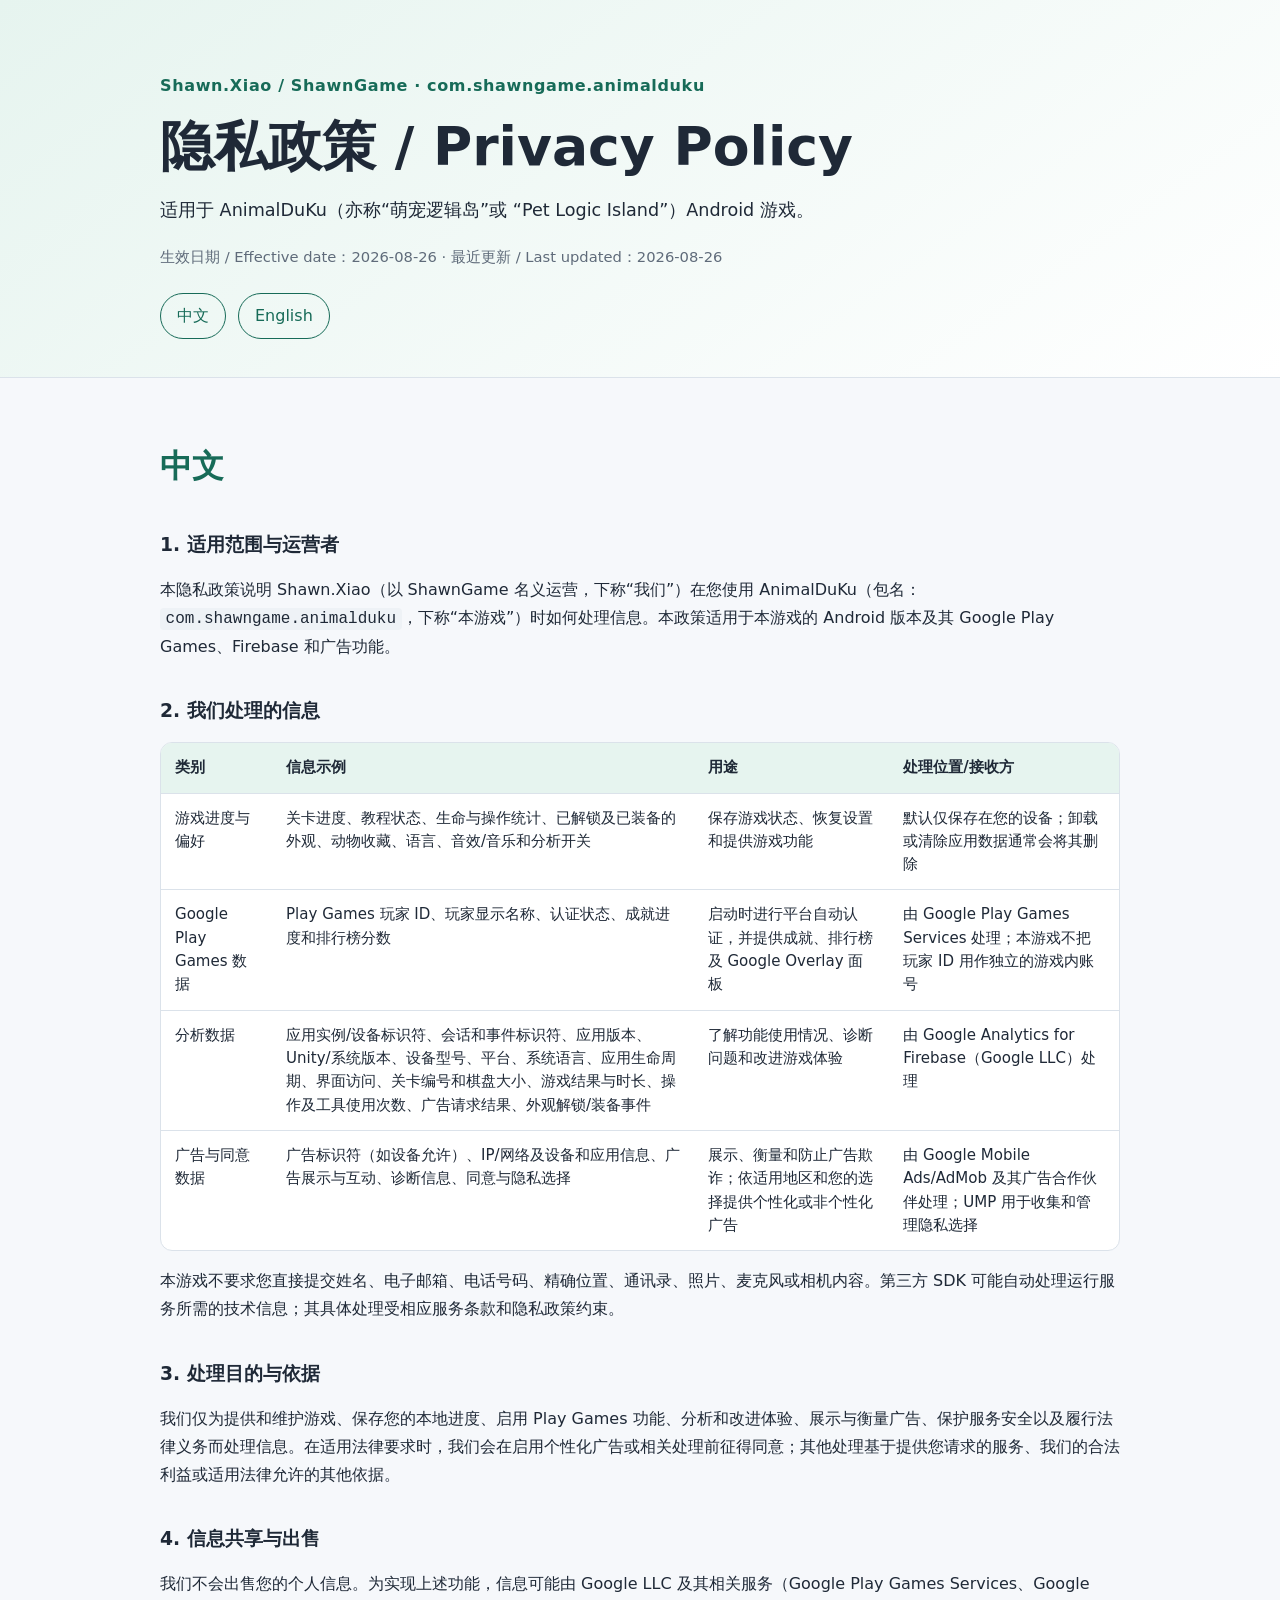
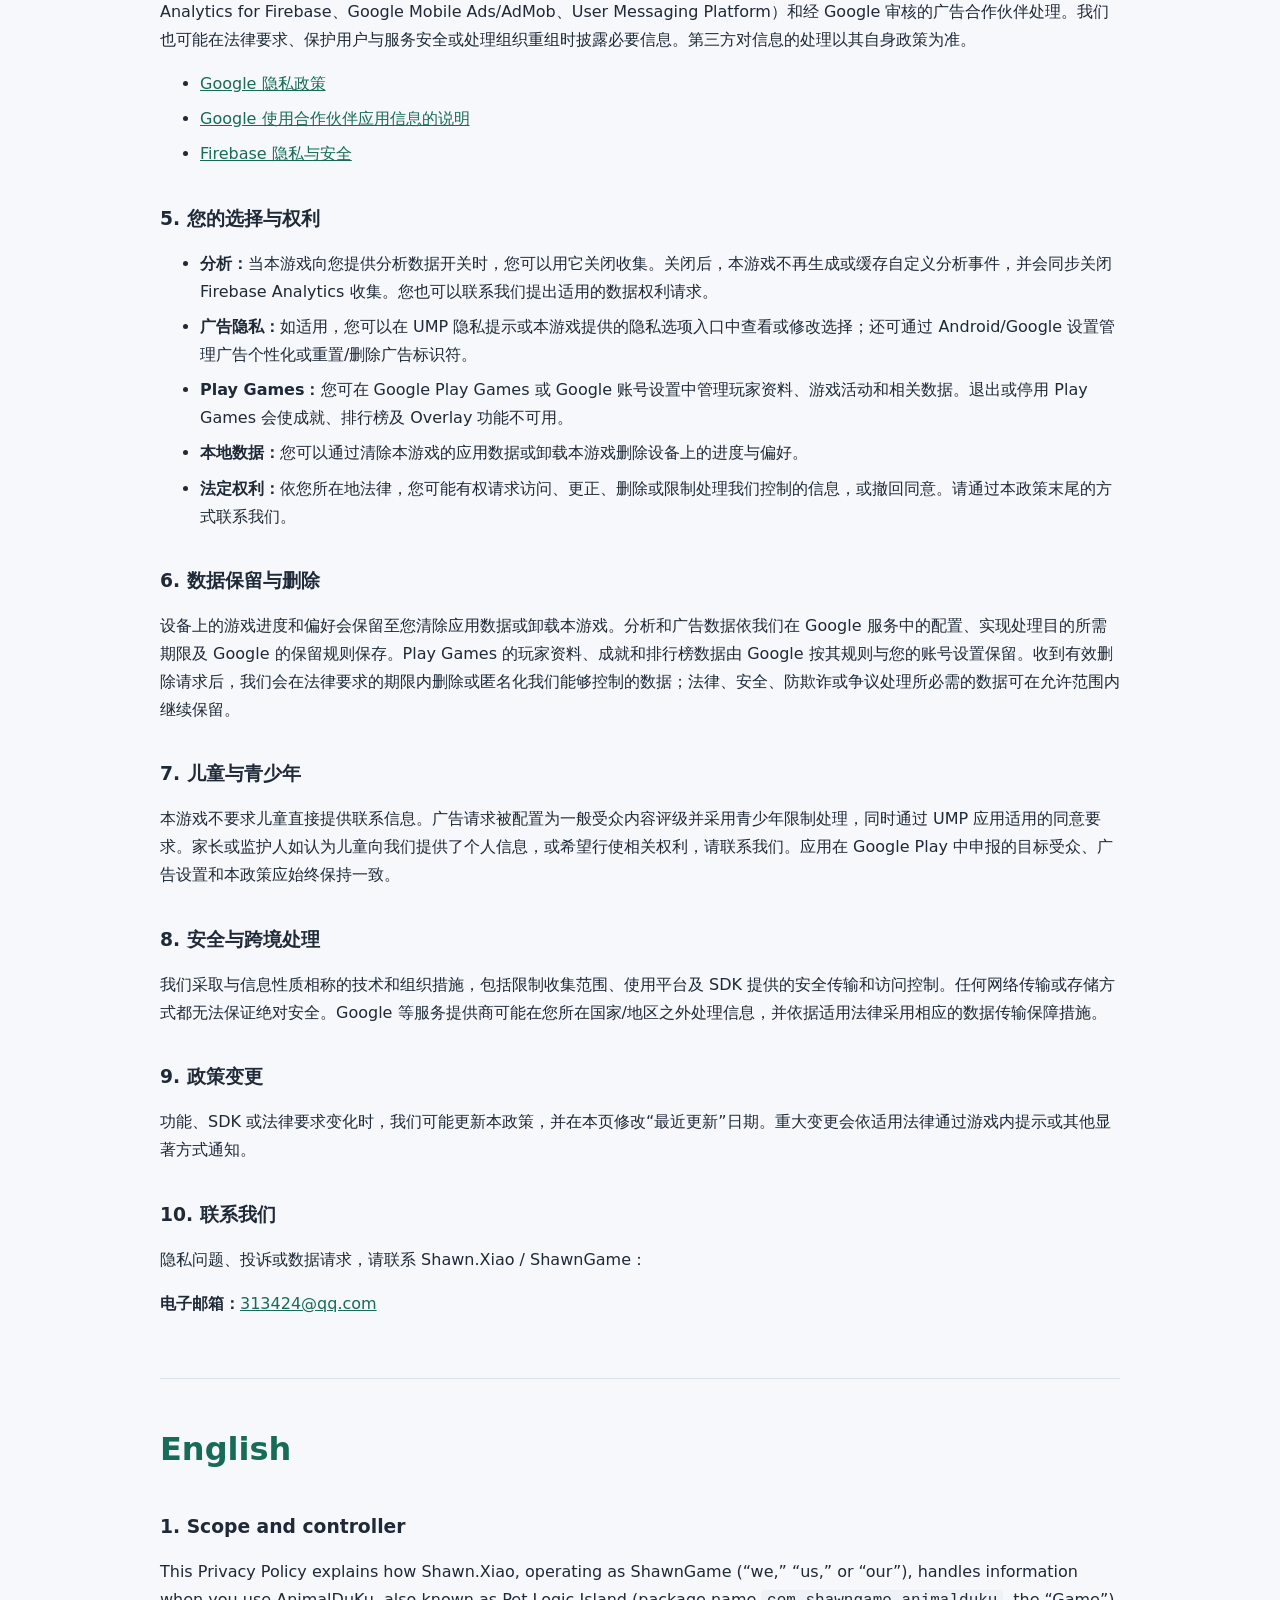
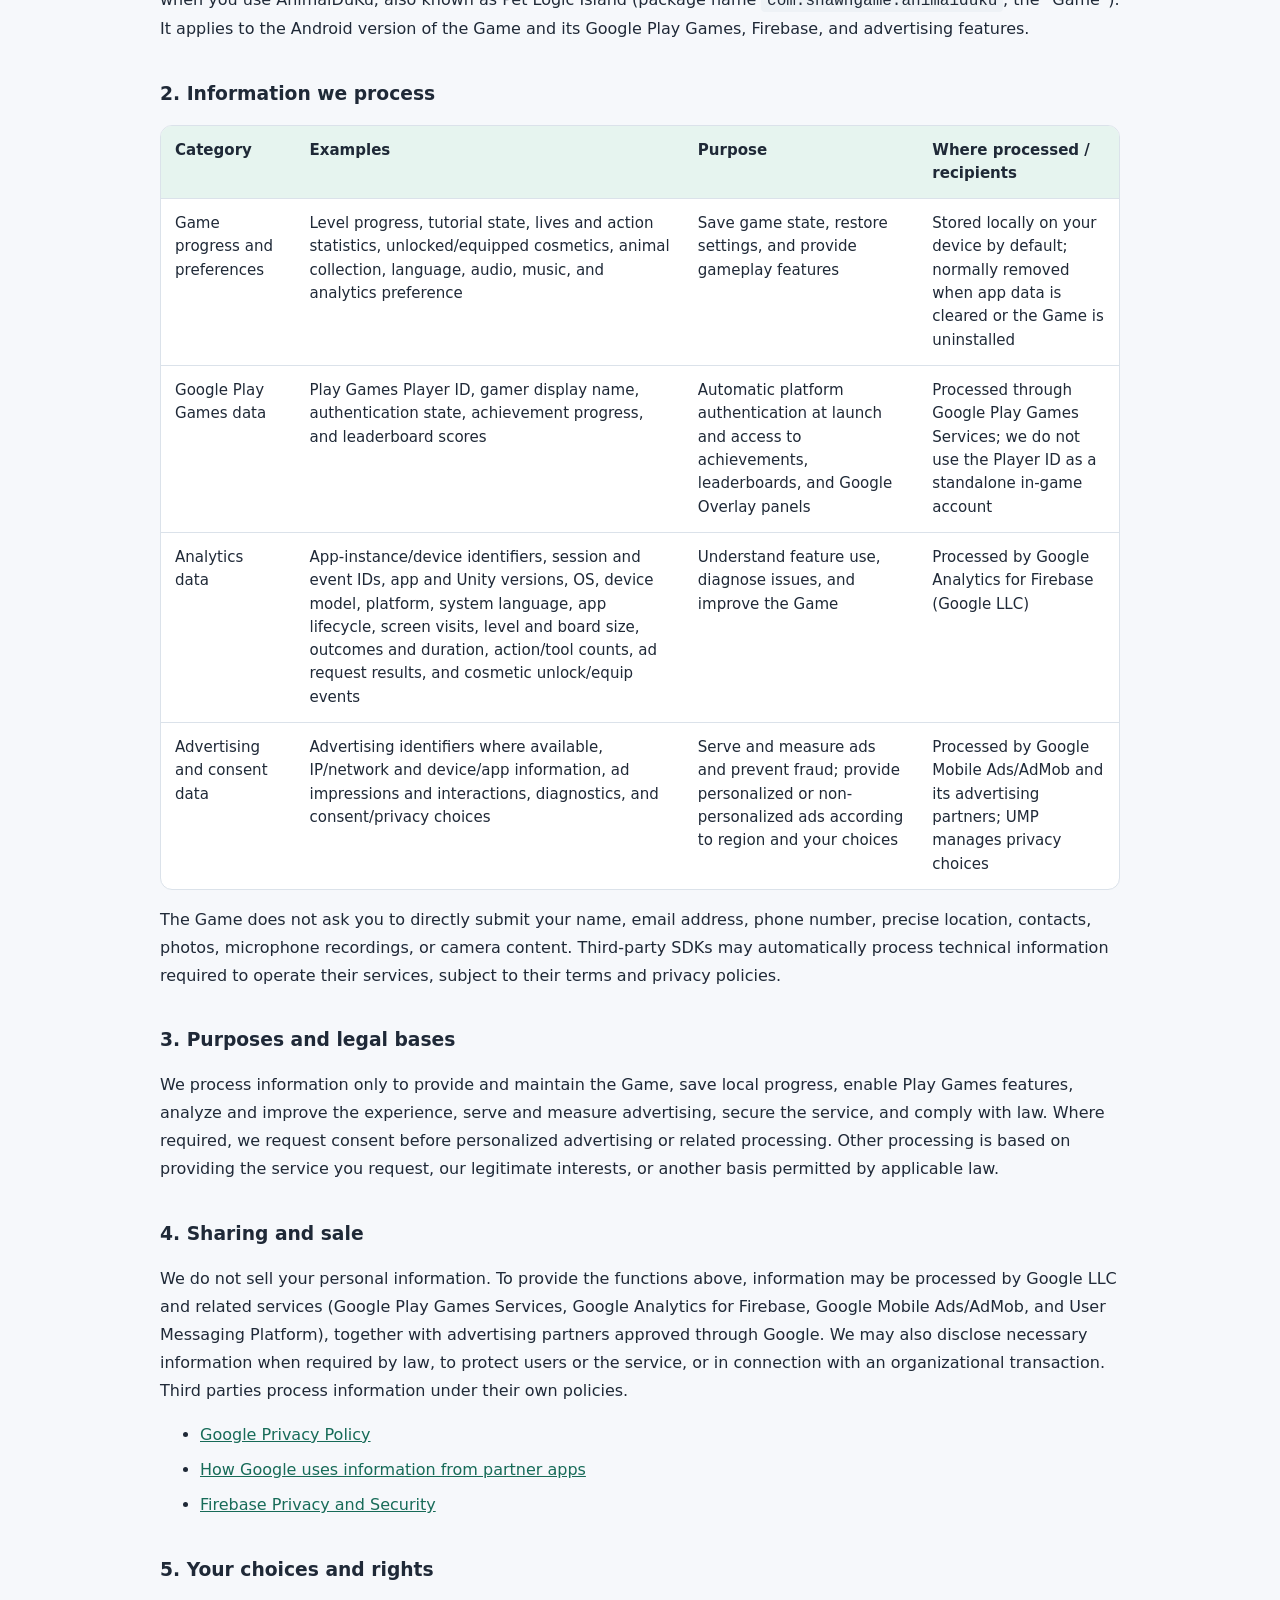
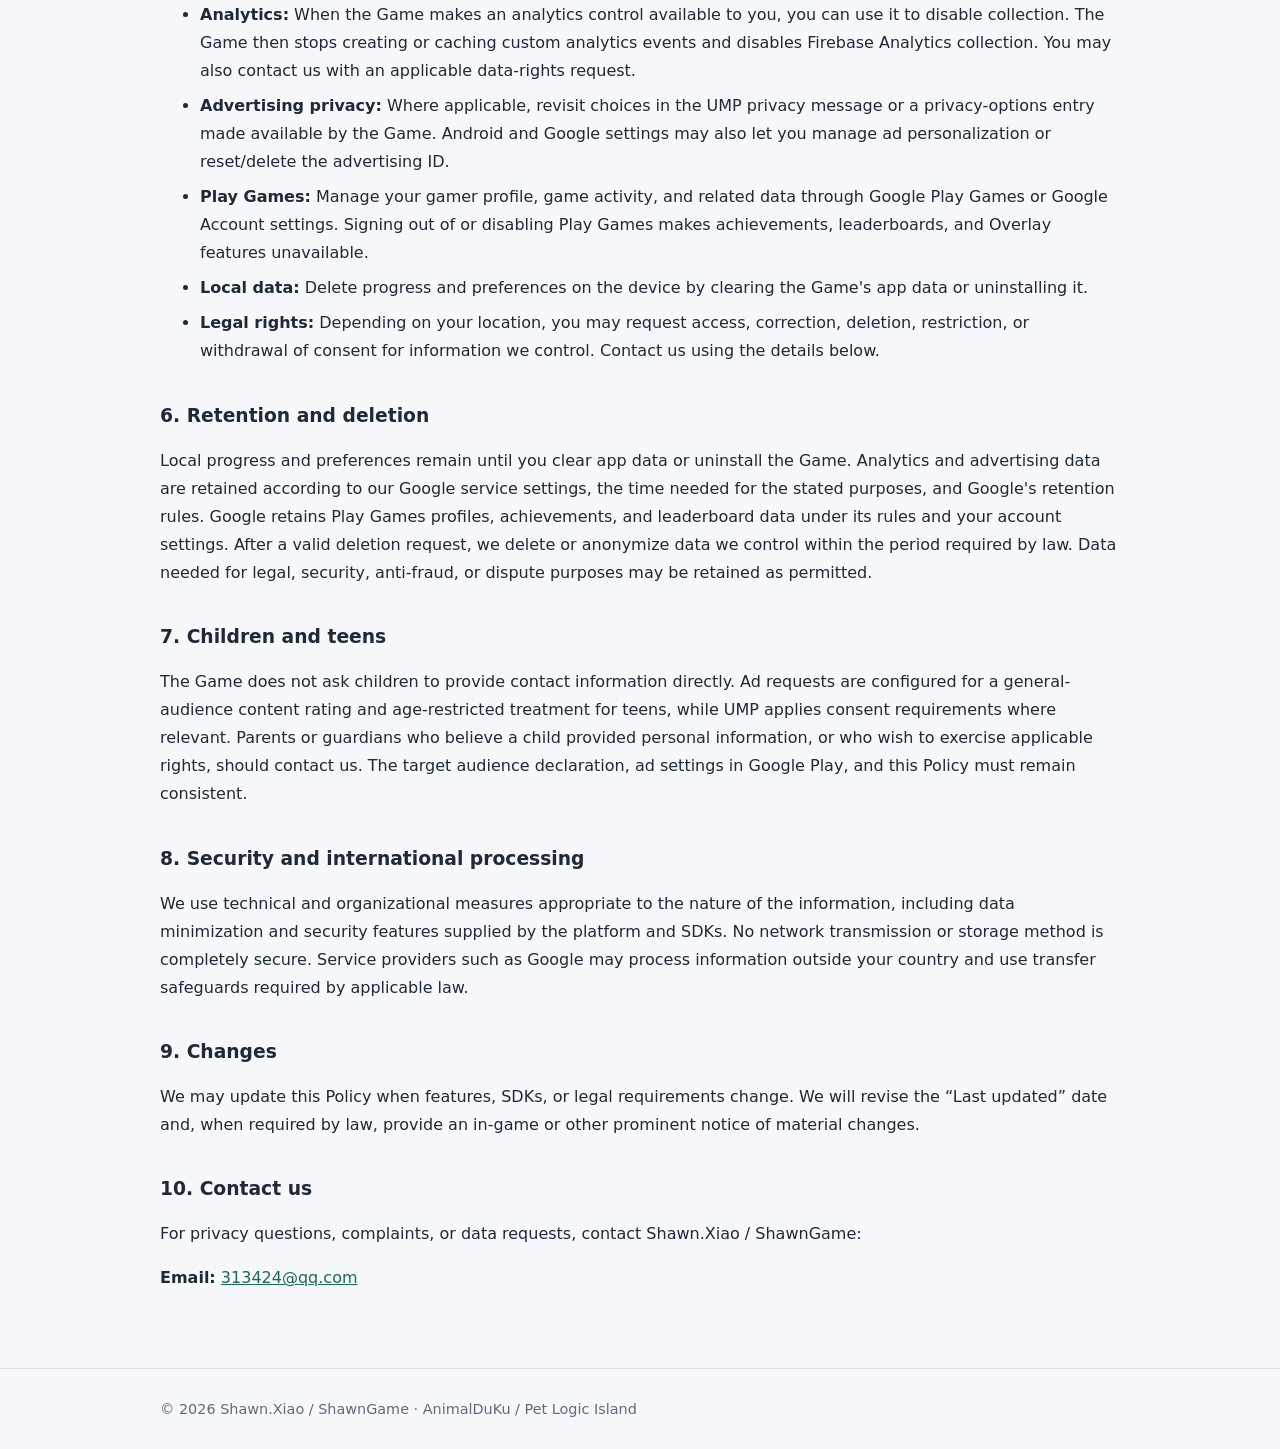
==== animalduku/index.html @ 7d4b15bc "新增 AnimalDuKu 隐私政策" ====
<!doctype html>
<html lang="zh-CN">
<head>
  <meta charset="utf-8">
  <meta name="viewport" content="width=device-width, initial-scale=1">
  <meta name="color-scheme" content="light dark">
  <meta name="description" content="AnimalDuKu / Pet Logic Island 隐私政策与 Privacy Policy">
  <title>隐私政策 / Privacy Policy — AnimalDuKu</title>
  <link rel="icon" href="favicon.svg" type="image/svg+xml">
  <link rel="stylesheet" href="assets/privacy.css">
</head>
<body>
  <header class="hero">
    <div class="wrap">
      <p class="eyebrow">Shawn.Xiao / ShawnGame · com.shawngame.animalduku</p>
      <h1>隐私政策 <span lang="en">/ Privacy Policy</span></h1>
      <p class="lead">适用于 AnimalDuKu（亦称“萌宠逻辑岛”或 “Pet Logic Island”）Android 游戏。</p>
      <p class="meta">生效日期 / Effective date：2026-08-26 · 最近更新 / Last updated：2026-08-26</p>
      <nav aria-label="Language navigation">
        <a href="#zh">中文</a>
        <a href="#en" lang="en">English</a>
      </nav>
    </div>
  </header>

  <main class="wrap">
    <section id="zh" aria-labelledby="zh-title">
      <h2 id="zh-title">中文</h2>

      <h3>1. 适用范围与运营者</h3>
      <p>本隐私政策说明 Shawn.Xiao（以 ShawnGame 名义运营，下称“我们”）在您使用 AnimalDuKu（包名：<code>com.shawngame.animalduku</code>，下称“本游戏”）时如何处理信息。本政策适用于本游戏的 Android 版本及其 Google Play Games、Firebase 和广告功能。</p>

      <h3>2. 我们处理的信息</h3>
      <div class="table-wrap">
        <table>
          <thead><tr><th>类别</th><th>信息示例</th><th>用途</th><th>处理位置/接收方</th></tr></thead>
          <tbody>
            <tr><td>游戏进度与偏好</td><td>关卡进度、教程状态、生命与操作统计、已解锁及已装备的外观、动物收藏、语言、音效/音乐和分析开关</td><td>保存游戏状态、恢复设置和提供游戏功能</td><td>默认仅保存在您的设备；卸载或清除应用数据通常会将其删除</td></tr>
            <tr><td>Google Play Games 数据</td><td>Play Games 玩家 ID、玩家显示名称、认证状态、成就进度和排行榜分数</td><td>启动时进行平台自动认证，并提供成就、排行榜及 Google Overlay 面板</td><td>由 Google Play Games Services 处理；本游戏不把玩家 ID 用作独立的游戏内账号</td></tr>
            <tr><td>分析数据</td><td>应用实例/设备标识符、会话和事件标识符、应用版本、Unity/系统版本、设备型号、平台、系统语言、应用生命周期、界面访问、关卡编号和棋盘大小、游戏结果与时长、操作及工具使用次数、广告请求结果、外观解锁/装备事件</td><td>了解功能使用情况、诊断问题和改进游戏体验</td><td>由 Google Analytics for Firebase（Google LLC）处理</td></tr>
            <tr><td>广告与同意数据</td><td>广告标识符（如设备允许）、IP/网络及设备和应用信息、广告展示与互动、诊断信息、同意与隐私选择</td><td>展示、衡量和防止广告欺诈；依适用地区和您的选择提供个性化或非个性化广告</td><td>由 Google Mobile Ads/AdMob 及其广告合作伙伴处理；UMP 用于收集和管理隐私选择</td></tr>
          </tbody>
        </table>
      </div>
      <p>本游戏不要求您直接提交姓名、电子邮箱、电话号码、精确位置、通讯录、照片、麦克风或相机内容。第三方 SDK 可能自动处理运行服务所需的技术信息；其具体处理受相应服务条款和隐私政策约束。</p>

      <h3>3. 处理目的与依据</h3>
      <p>我们仅为提供和维护游戏、保存您的本地进度、启用 Play Games 功能、分析和改进体验、展示与衡量广告、保护服务安全以及履行法律义务而处理信息。在适用法律要求时，我们会在启用个性化广告或相关处理前征得同意；其他处理基于提供您请求的服务、我们的合法利益或适用法律允许的其他依据。</p>

      <h3>4. 信息共享与出售</h3>
      <p>我们不会出售您的个人信息。为实现上述功能，信息可能由 Google LLC 及其相关服务（Google Play Games Services、Google Analytics for Firebase、Google Mobile Ads/AdMob、User Messaging Platform）和经 Google 审核的广告合作伙伴处理。我们也可能在法律要求、保护用户与服务安全或处理组织重组时披露必要信息。第三方对信息的处理以其自身政策为准。</p>
      <ul>
        <li><a href="https://policies.google.com/privacy" rel="noopener">Google 隐私政策</a></li>
        <li><a href="https://policies.google.com/technologies/partner-sites" rel="noopener">Google 使用合作伙伴应用信息的说明</a></li>
        <li><a href="https://firebase.google.com/support/privacy" rel="noopener">Firebase 隐私与安全</a></li>
      </ul>

      <h3>5. 您的选择与权利</h3>
      <ul>
        <li><strong>分析：</strong>当本游戏向您提供分析数据开关时，您可以用它关闭收集。关闭后，本游戏不再生成或缓存自定义分析事件，并会同步关闭 Firebase Analytics 收集。您也可以联系我们提出适用的数据权利请求。</li>
        <li><strong>广告隐私：</strong>如适用，您可以在 UMP 隐私提示或本游戏提供的隐私选项入口中查看或修改选择；还可通过 Android/Google 设置管理广告个性化或重置/删除广告标识符。</li>
        <li><strong>Play Games：</strong>您可在 Google Play Games 或 Google 账号设置中管理玩家资料、游戏活动和相关数据。退出或停用 Play Games 会使成就、排行榜及 Overlay 功能不可用。</li>
        <li><strong>本地数据：</strong>您可以通过清除本游戏的应用数据或卸载本游戏删除设备上的进度与偏好。</li>
        <li><strong>法定权利：</strong>依您所在地法律，您可能有权请求访问、更正、删除或限制处理我们控制的信息，或撤回同意。请通过本政策末尾的方式联系我们。</li>
      </ul>

      <h3>6. 数据保留与删除</h3>
      <p>设备上的游戏进度和偏好会保留至您清除应用数据或卸载本游戏。分析和广告数据依我们在 Google 服务中的配置、实现处理目的所需期限及 Google 的保留规则保存。Play Games 的玩家资料、成就和排行榜数据由 Google 按其规则与您的账号设置保留。收到有效删除请求后，我们会在法律要求的期限内删除或匿名化我们能够控制的数据；法律、安全、防欺诈或争议处理所必需的数据可在允许范围内继续保留。</p>

      <h3>7. 儿童与青少年</h3>
      <p>本游戏不要求儿童直接提供联系信息。广告请求被配置为一般受众内容评级并采用青少年限制处理，同时通过 UMP 应用适用的同意要求。家长或监护人如认为儿童向我们提供了个人信息，或希望行使相关权利，请联系我们。应用在 Google Play 中申报的目标受众、广告设置和本政策应始终保持一致。</p>

      <h3>8. 安全与跨境处理</h3>
      <p>我们采取与信息性质相称的技术和组织措施，包括限制收集范围、使用平台及 SDK 提供的安全传输和访问控制。任何网络传输或存储方式都无法保证绝对安全。Google 等服务提供商可能在您所在国家/地区之外处理信息，并依据适用法律采用相应的数据传输保障措施。</p>

      <h3>9. 政策变更</h3>
      <p>功能、SDK 或法律要求变化时，我们可能更新本政策，并在本页修改“最近更新”日期。重大变更会依适用法律通过游戏内提示或其他显著方式通知。</p>

      <h3>10. 联系我们</h3>
      <p>隐私问题、投诉或数据请求，请联系 Shawn.Xiao / ShawnGame：</p>
      <p><strong>电子邮箱：</strong><a href="mailto:313424@qq.com">313424@qq.com</a></p>
    </section>

    <hr>

    <section id="en" lang="en" aria-labelledby="en-title">
      <h2 id="en-title">English</h2>

      <h3>1. Scope and controller</h3>
      <p>This Privacy Policy explains how Shawn.Xiao, operating as ShawnGame (“we,” “us,” or “our”), handles information when you use AnimalDuKu, also known as Pet Logic Island (package name <code>com.shawngame.animalduku</code>, the “Game”). It applies to the Android version of the Game and its Google Play Games, Firebase, and advertising features.</p>

      <h3>2. Information we process</h3>
      <div class="table-wrap">
        <table>
          <thead><tr><th>Category</th><th>Examples</th><th>Purpose</th><th>Where processed / recipients</th></tr></thead>
          <tbody>
            <tr><td>Game progress and preferences</td><td>Level progress, tutorial state, lives and action statistics, unlocked/equipped cosmetics, animal collection, language, audio, music, and analytics preference</td><td>Save game state, restore settings, and provide gameplay features</td><td>Stored locally on your device by default; normally removed when app data is cleared or the Game is uninstalled</td></tr>
            <tr><td>Google Play Games data</td><td>Play Games Player ID, gamer display name, authentication state, achievement progress, and leaderboard scores</td><td>Automatic platform authentication at launch and access to achievements, leaderboards, and Google Overlay panels</td><td>Processed through Google Play Games Services; we do not use the Player ID as a standalone in-game account</td></tr>
            <tr><td>Analytics data</td><td>App-instance/device identifiers, session and event IDs, app and Unity versions, OS, device model, platform, system language, app lifecycle, screen visits, level and board size, outcomes and duration, action/tool counts, ad request results, and cosmetic unlock/equip events</td><td>Understand feature use, diagnose issues, and improve the Game</td><td>Processed by Google Analytics for Firebase (Google LLC)</td></tr>
            <tr><td>Advertising and consent data</td><td>Advertising identifiers where available, IP/network and device/app information, ad impressions and interactions, diagnostics, and consent/privacy choices</td><td>Serve and measure ads and prevent fraud; provide personalized or non-personalized ads according to region and your choices</td><td>Processed by Google Mobile Ads/AdMob and its advertising partners; UMP manages privacy choices</td></tr>
          </tbody>
        </table>
      </div>
      <p>The Game does not ask you to directly submit your name, email address, phone number, precise location, contacts, photos, microphone recordings, or camera content. Third-party SDKs may automatically process technical information required to operate their services, subject to their terms and privacy policies.</p>

      <h3>3. Purposes and legal bases</h3>
      <p>We process information only to provide and maintain the Game, save local progress, enable Play Games features, analyze and improve the experience, serve and measure advertising, secure the service, and comply with law. Where required, we request consent before personalized advertising or related processing. Other processing is based on providing the service you request, our legitimate interests, or another basis permitted by applicable law.</p>

      <h3>4. Sharing and sale</h3>
      <p>We do not sell your personal information. To provide the functions above, information may be processed by Google LLC and related services (Google Play Games Services, Google Analytics for Firebase, Google Mobile Ads/AdMob, and User Messaging Platform), together with advertising partners approved through Google. We may also disclose necessary information when required by law, to protect users or the service, or in connection with an organizational transaction. Third parties process information under their own policies.</p>
      <ul>
        <li><a href="https://policies.google.com/privacy" rel="noopener">Google Privacy Policy</a></li>
        <li><a href="https://policies.google.com/technologies/partner-sites" rel="noopener">How Google uses information from partner apps</a></li>
        <li><a href="https://firebase.google.com/support/privacy" rel="noopener">Firebase Privacy and Security</a></li>
      </ul>

      <h3>5. Your choices and rights</h3>
      <ul>
        <li><strong>Analytics:</strong> When the Game makes an analytics control available to you, you can use it to disable collection. The Game then stops creating or caching custom analytics events and disables Firebase Analytics collection. You may also contact us with an applicable data-rights request.</li>
        <li><strong>Advertising privacy:</strong> Where applicable, revisit choices in the UMP privacy message or a privacy-options entry made available by the Game. Android and Google settings may also let you manage ad personalization or reset/delete the advertising ID.</li>
        <li><strong>Play Games:</strong> Manage your gamer profile, game activity, and related data through Google Play Games or Google Account settings. Signing out of or disabling Play Games makes achievements, leaderboards, and Overlay features unavailable.</li>
        <li><strong>Local data:</strong> Delete progress and preferences on the device by clearing the Game's app data or uninstalling it.</li>
        <li><strong>Legal rights:</strong> Depending on your location, you may request access, correction, deletion, restriction, or withdrawal of consent for information we control. Contact us using the details below.</li>
      </ul>

      <h3>6. Retention and deletion</h3>
      <p>Local progress and preferences remain until you clear app data or uninstall the Game. Analytics and advertising data are retained according to our Google service settings, the time needed for the stated purposes, and Google's retention rules. Google retains Play Games profiles, achievements, and leaderboard data under its rules and your account settings. After a valid deletion request, we delete or anonymize data we control within the period required by law. Data needed for legal, security, anti-fraud, or dispute purposes may be retained as permitted.</p>

      <h3>7. Children and teens</h3>
      <p>The Game does not ask children to provide contact information directly. Ad requests are configured for a general-audience content rating and age-restricted treatment for teens, while UMP applies consent requirements where relevant. Parents or guardians who believe a child provided personal information, or who wish to exercise applicable rights, should contact us. The target audience declaration, ad settings in Google Play, and this Policy must remain consistent.</p>

      <h3>8. Security and international processing</h3>
      <p>We use technical and organizational measures appropriate to the nature of the information, including data minimization and security features supplied by the platform and SDKs. No network transmission or storage method is completely secure. Service providers such as Google may process information outside your country and use transfer safeguards required by applicable law.</p>

      <h3>9. Changes</h3>
      <p>We may update this Policy when features, SDKs, or legal requirements change. We will revise the “Last updated” date and, when required by law, provide an in-game or other prominent notice of material changes.</p>

      <h3>10. Contact us</h3>
      <p>For privacy questions, complaints, or data requests, contact Shawn.Xiao / ShawnGame:</p>
      <p><strong>Email:</strong> <a href="mailto:313424@qq.com">313424@qq.com</a></p>
    </section>
  </main>

  <footer>
    <div class="wrap">© 2026 Shawn.Xiao / ShawnGame · AnimalDuKu / Pet Logic Island</div>
  </footer>
</body>
</html>
---- animalduku/assets/privacy.css ----
:root {
  color-scheme: light dark;
  --bg: #f6f8fb;
  --surface: #ffffff;
  --text: #1f2937;
  --muted: #5f6b7a;
  --line: #dbe2ea;
  --brand: #176b58;
  --brand-soft: #e6f4ef;
  --code: #eef2f6;
}

@media (prefers-color-scheme: dark) {
  :root {
    --bg: #101613;
    --surface: #18201c;
    --text: #edf5f1;
    --muted: #b6c2bc;
    --line: #35443c;
    --brand: #79d6b5;
    --brand-soft: #1d3a30;
    --code: #27322d;
  }
}

* { box-sizing: border-box; }
html { scroll-behavior: smooth; }
body {
  margin: 0;
  background: var(--bg);
  color: var(--text);
  font-family: system-ui, -apple-system, BlinkMacSystemFont, "Segoe UI", "Noto Sans SC", sans-serif;
  font-size: 16px;
  line-height: 1.75;
}
.wrap { width: min(100% - 32px, 960px); margin-inline: auto; }
.hero {
  padding: 56px 0 38px;
  background: linear-gradient(145deg, var(--brand-soft), var(--surface));
  border-bottom: 1px solid var(--line);
}
.eyebrow { color: var(--brand); font-weight: 700; letter-spacing: .04em; }
h1 { margin: .15em 0; font-size: clamp(2rem, 5vw, 3.35rem); line-height: 1.15; }
.lead { max-width: 720px; font-size: 1.1rem; }
.meta { color: var(--muted); font-size: .92rem; }
nav { display: flex; gap: 12px; margin-top: 24px; }
nav a {
  padding: 8px 16px;
  border: 1px solid var(--brand);
  border-radius: 999px;
  text-decoration: none;
}
main { padding-block: 28px 60px; }
section { scroll-margin-top: 20px; }
h2 { margin-top: 1em; font-size: 2rem; color: var(--brand); }
h3 { margin-top: 2em; line-height: 1.35; }
a { color: var(--brand); overflow-wrap: anywhere; }
code { padding: .12em .35em; border-radius: 4px; background: var(--code); }
li + li { margin-top: .45em; }
.table-wrap { overflow-x: auto; border: 1px solid var(--line); border-radius: 12px; background: var(--surface); }
table { width: 100%; min-width: 760px; border-collapse: collapse; font-size: .94rem; line-height: 1.55; }
th, td { padding: 13px 14px; border-bottom: 1px solid var(--line); text-align: left; vertical-align: top; }
th { background: var(--brand-soft); }
tr:last-child td { border-bottom: 0; }
hr { margin: 60px 0 42px; border: 0; border-top: 1px solid var(--line); }
footer { padding: 28px 0; border-top: 1px solid var(--line); color: var(--muted); font-size: .9rem; }
@media (max-width: 560px) {
  .hero { padding-top: 36px; }
  .wrap { width: min(100% - 24px, 960px); }
}
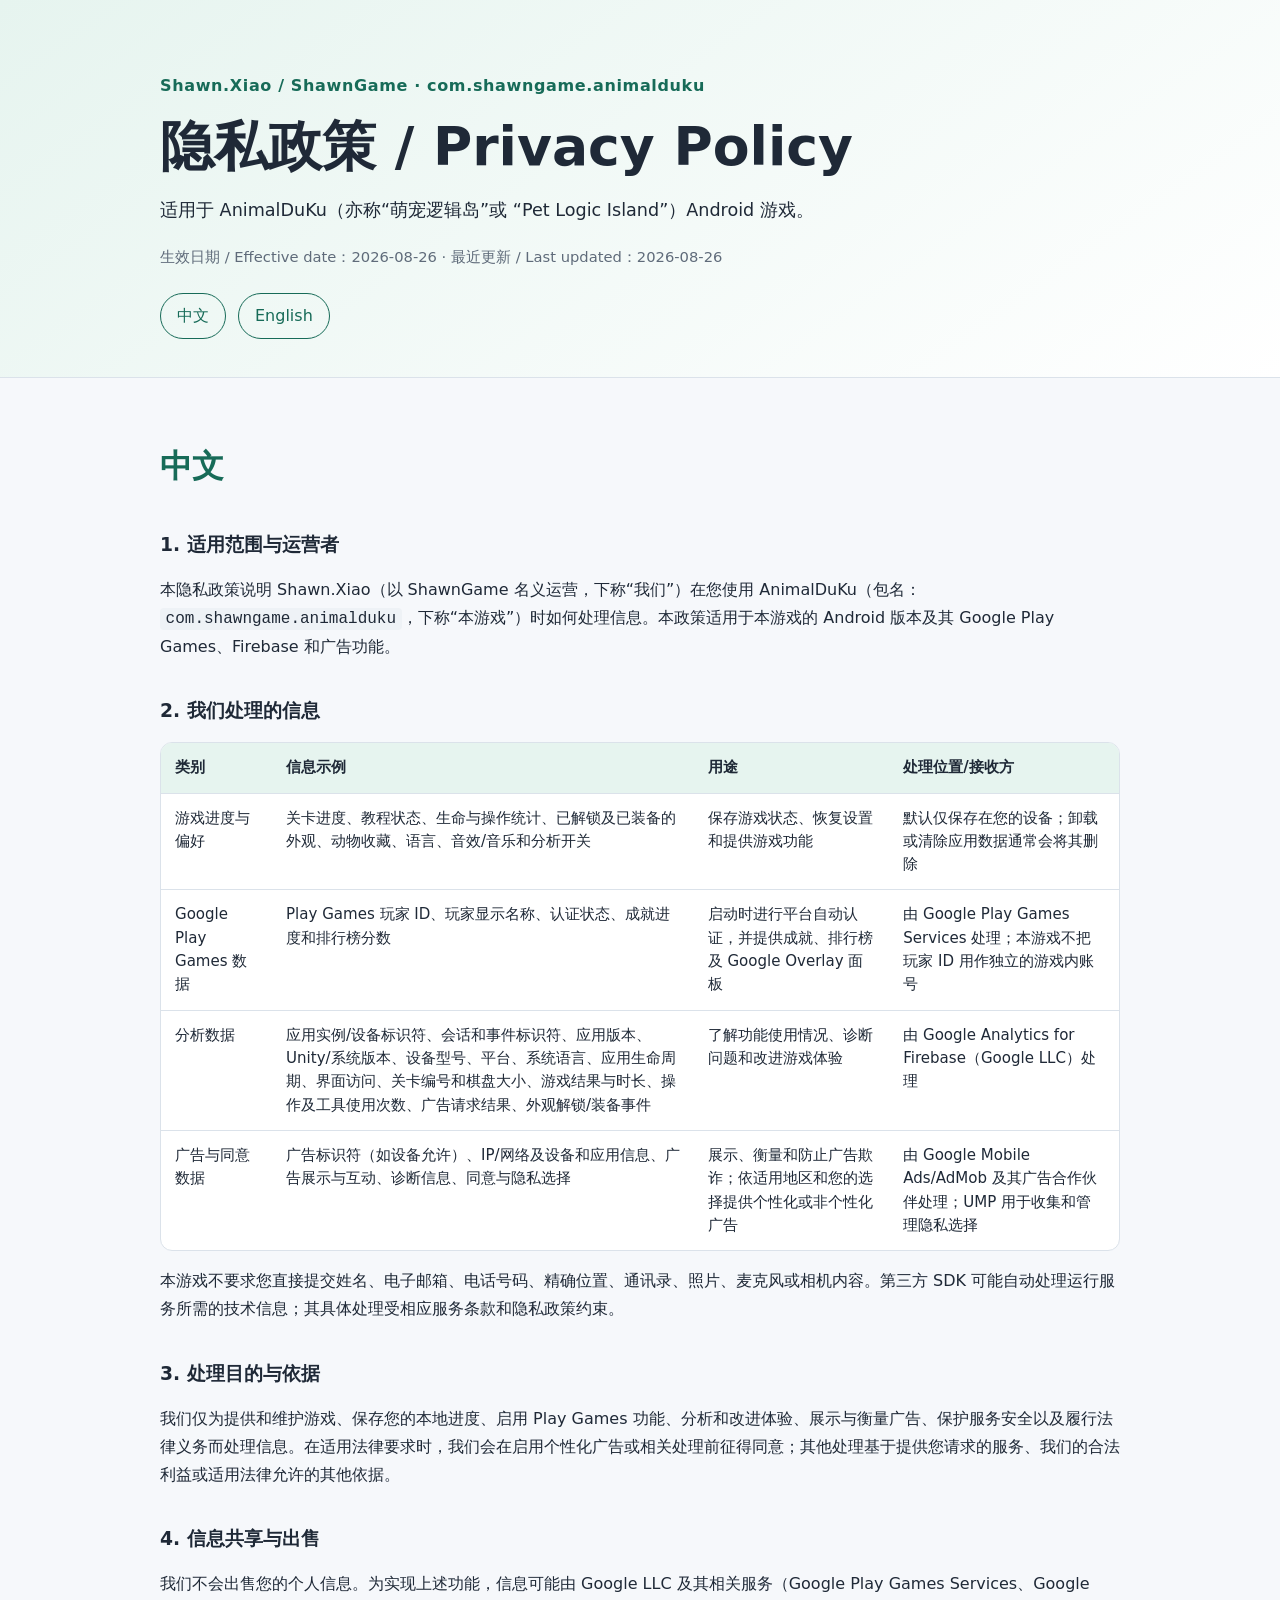
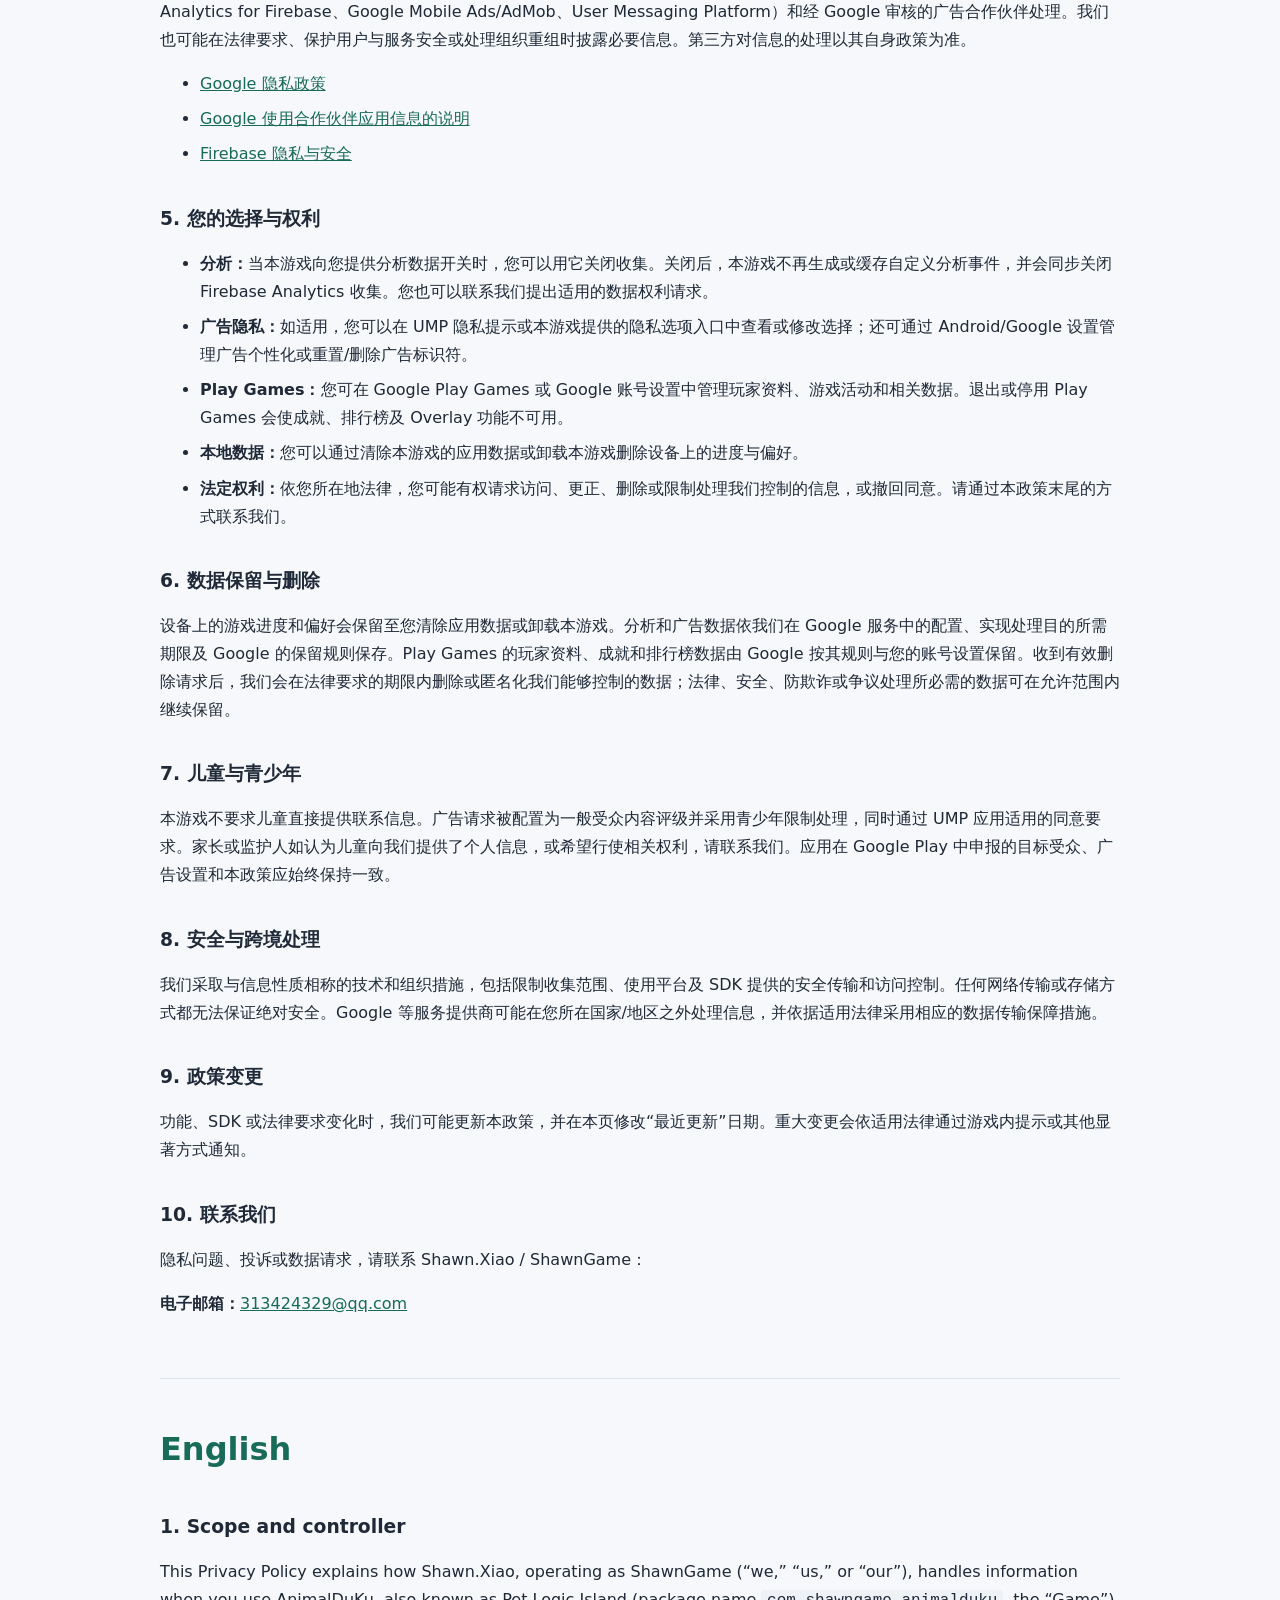
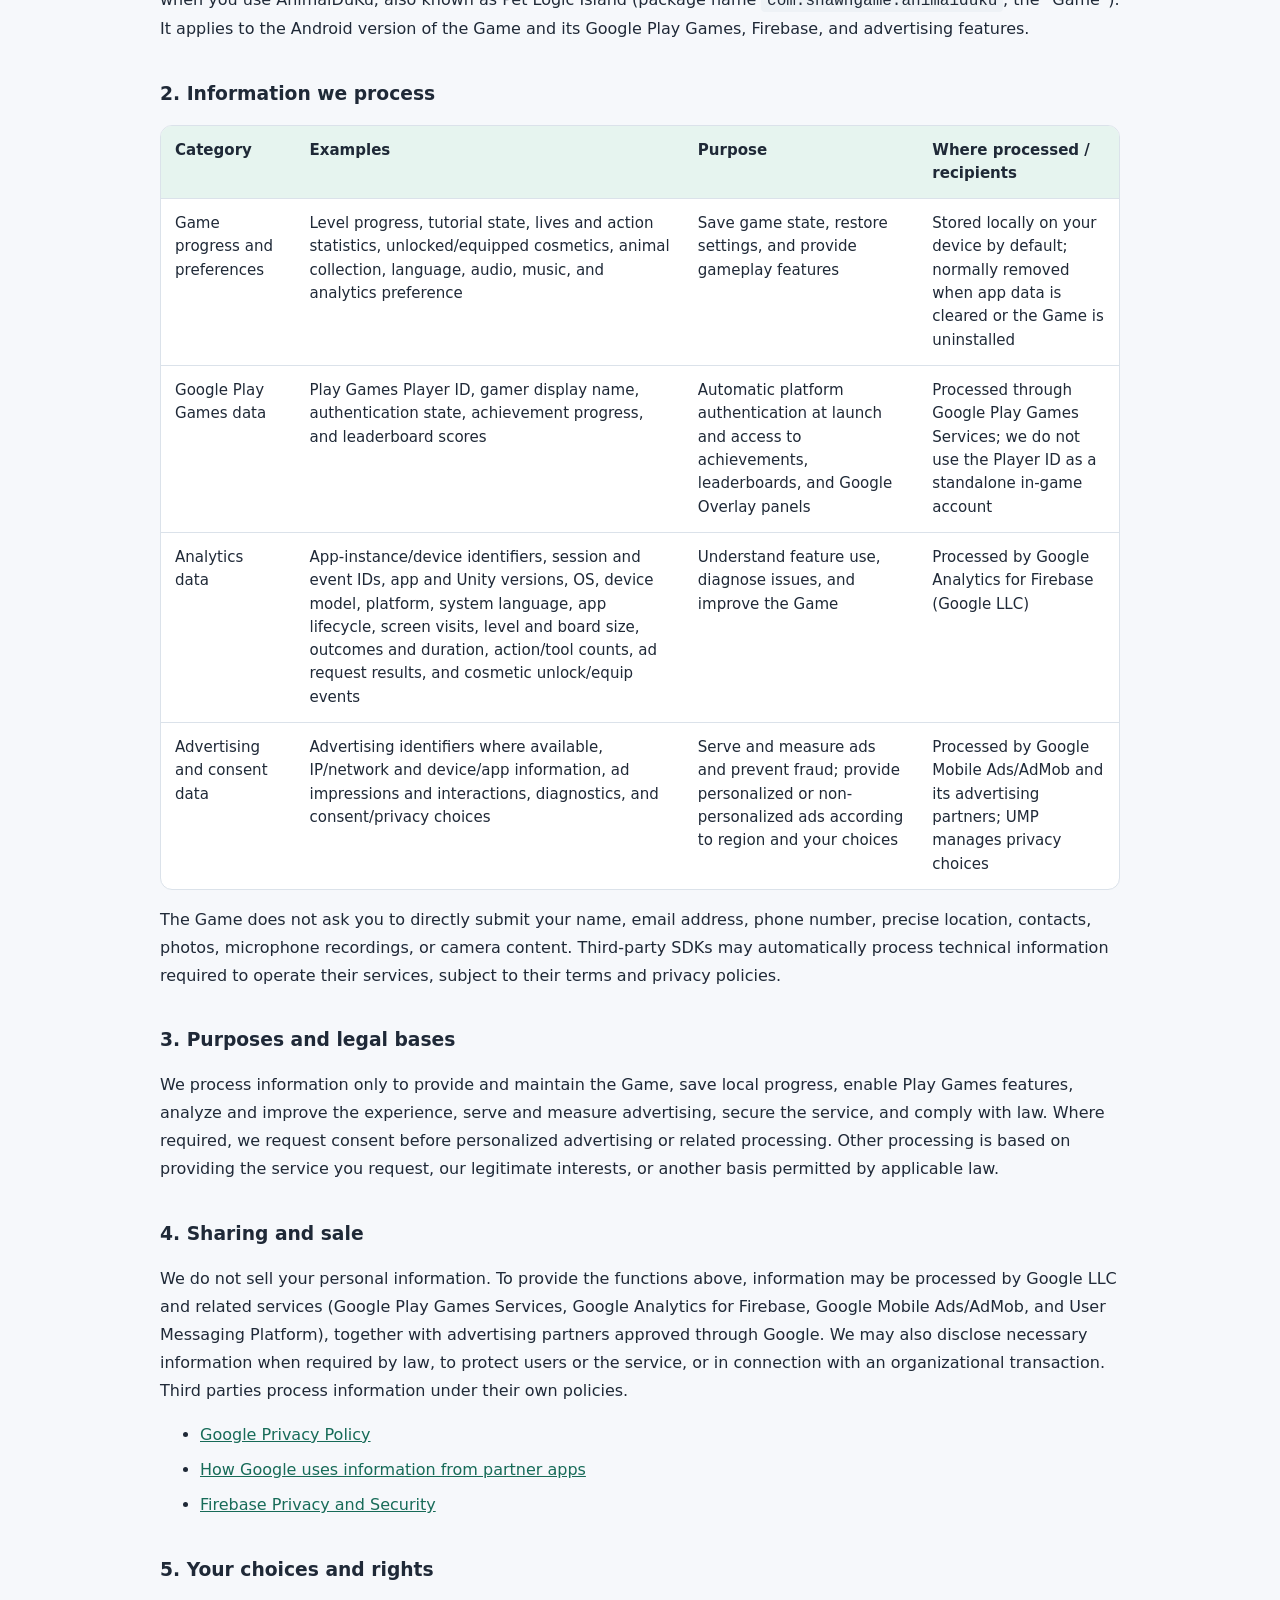
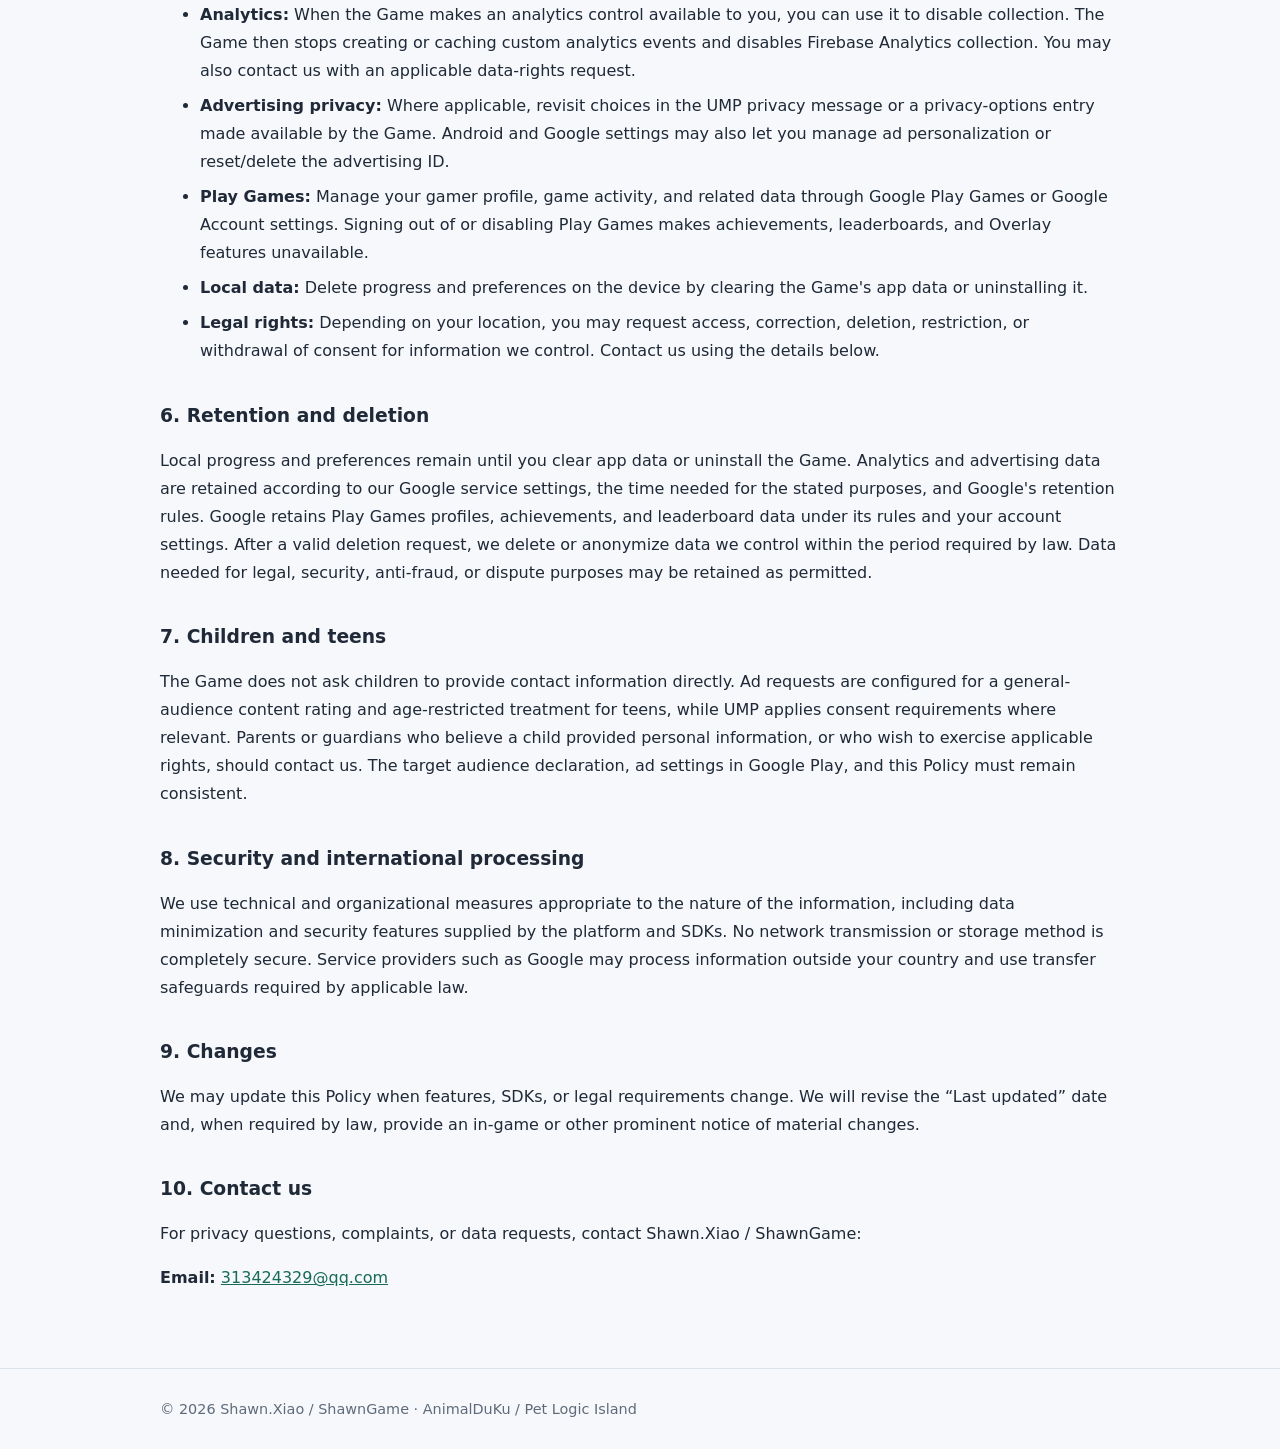
==== commit ac7d6e5a: "更新地址" ====
--- a/animalduku/index.html
+++ b/animalduku/index.html
@@ -78,7 +78,7 @@
 
       <h3>10. 联系我们</h3>
       <p>隐私问题、投诉或数据请求，请联系 Shawn.Xiao / ShawnGame：</p>
-      <p><strong>电子邮箱：</strong><a href="mailto:313424@qq.com">313424@qq.com</a></p>
+      <p><strong>电子邮箱：</strong><a href="mailto:313424329@qq.com">313424329@qq.com</a></p>
     </section>
 
     <hr>
@@ -137,7 +137,7 @@
 
       <h3>10. Contact us</h3>
       <p>For privacy questions, complaints, or data requests, contact Shawn.Xiao / ShawnGame:</p>
-      <p><strong>Email:</strong> <a href="mailto:313424@qq.com">313424@qq.com</a></p>
+      <p><strong>Email:</strong> <a href="mailto:313424329@qq.com">313424329@qq.com</a></p>
     </section>
   </main>
 
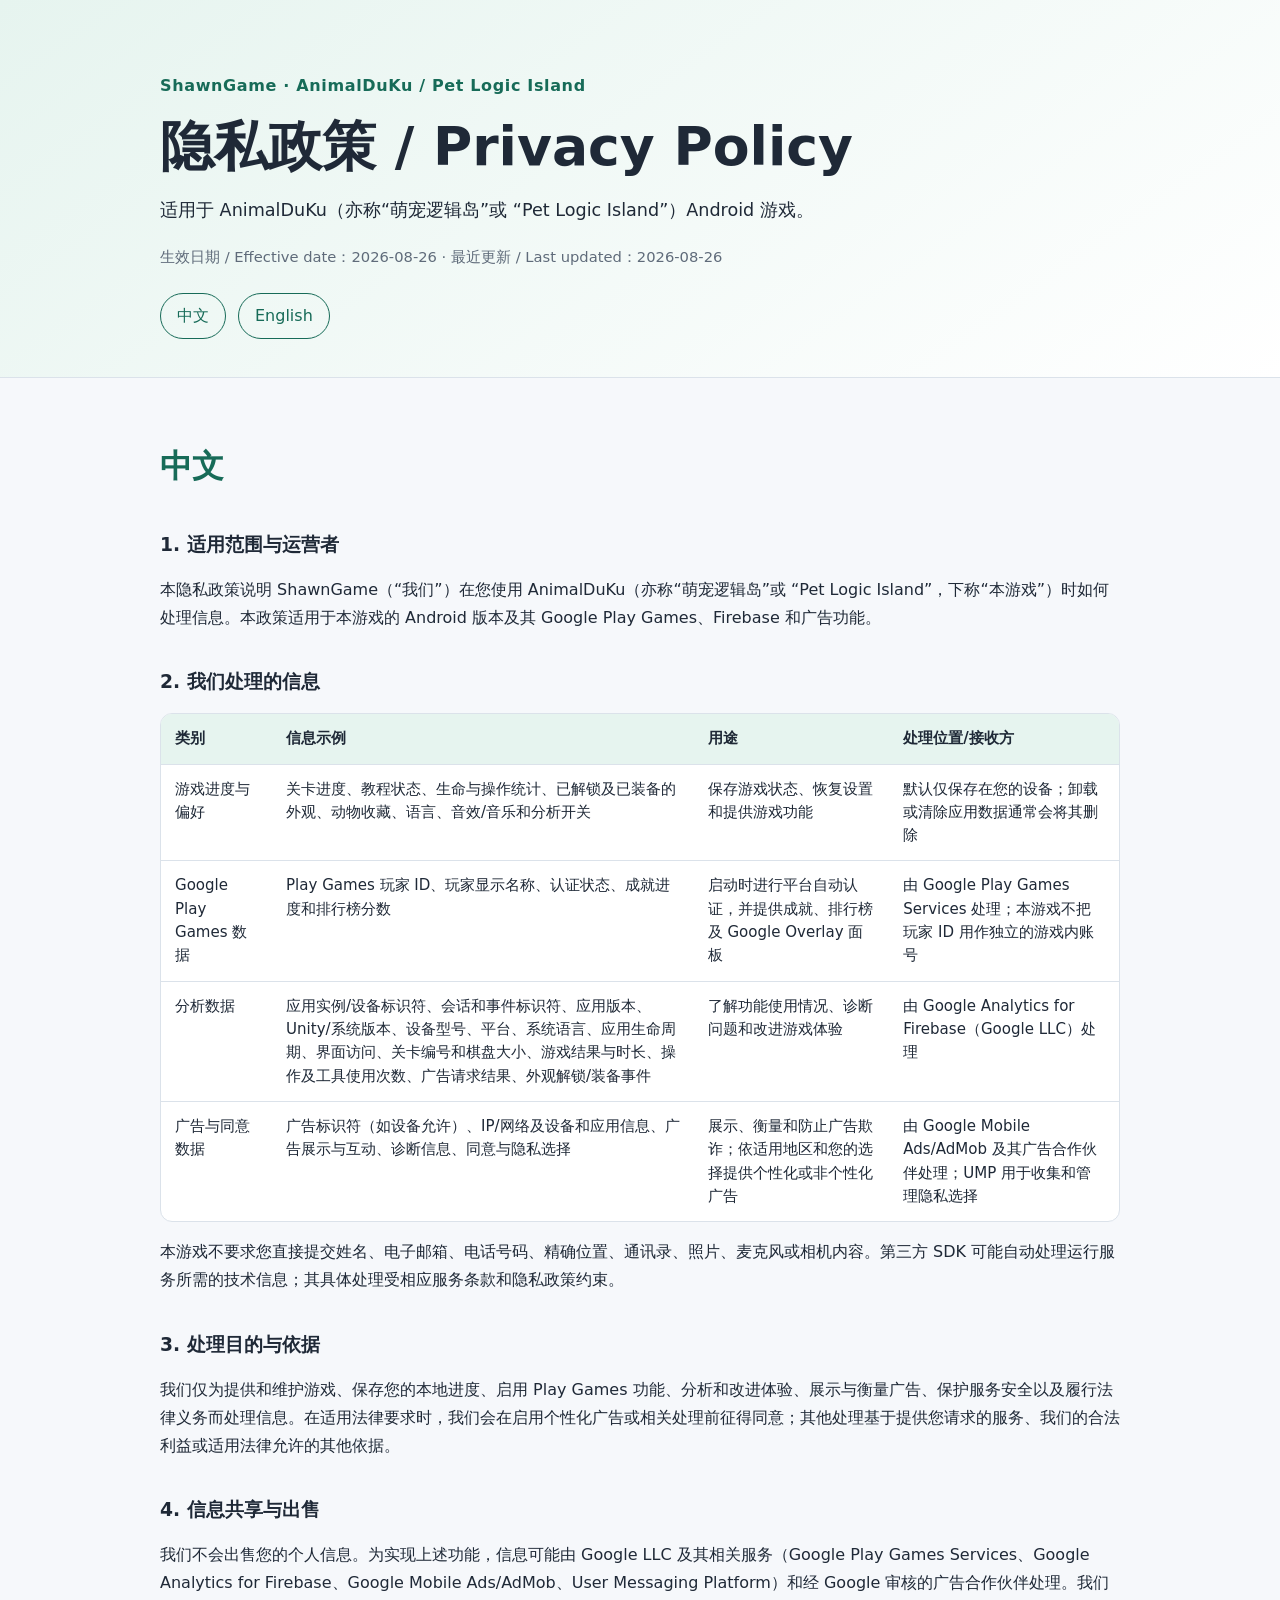
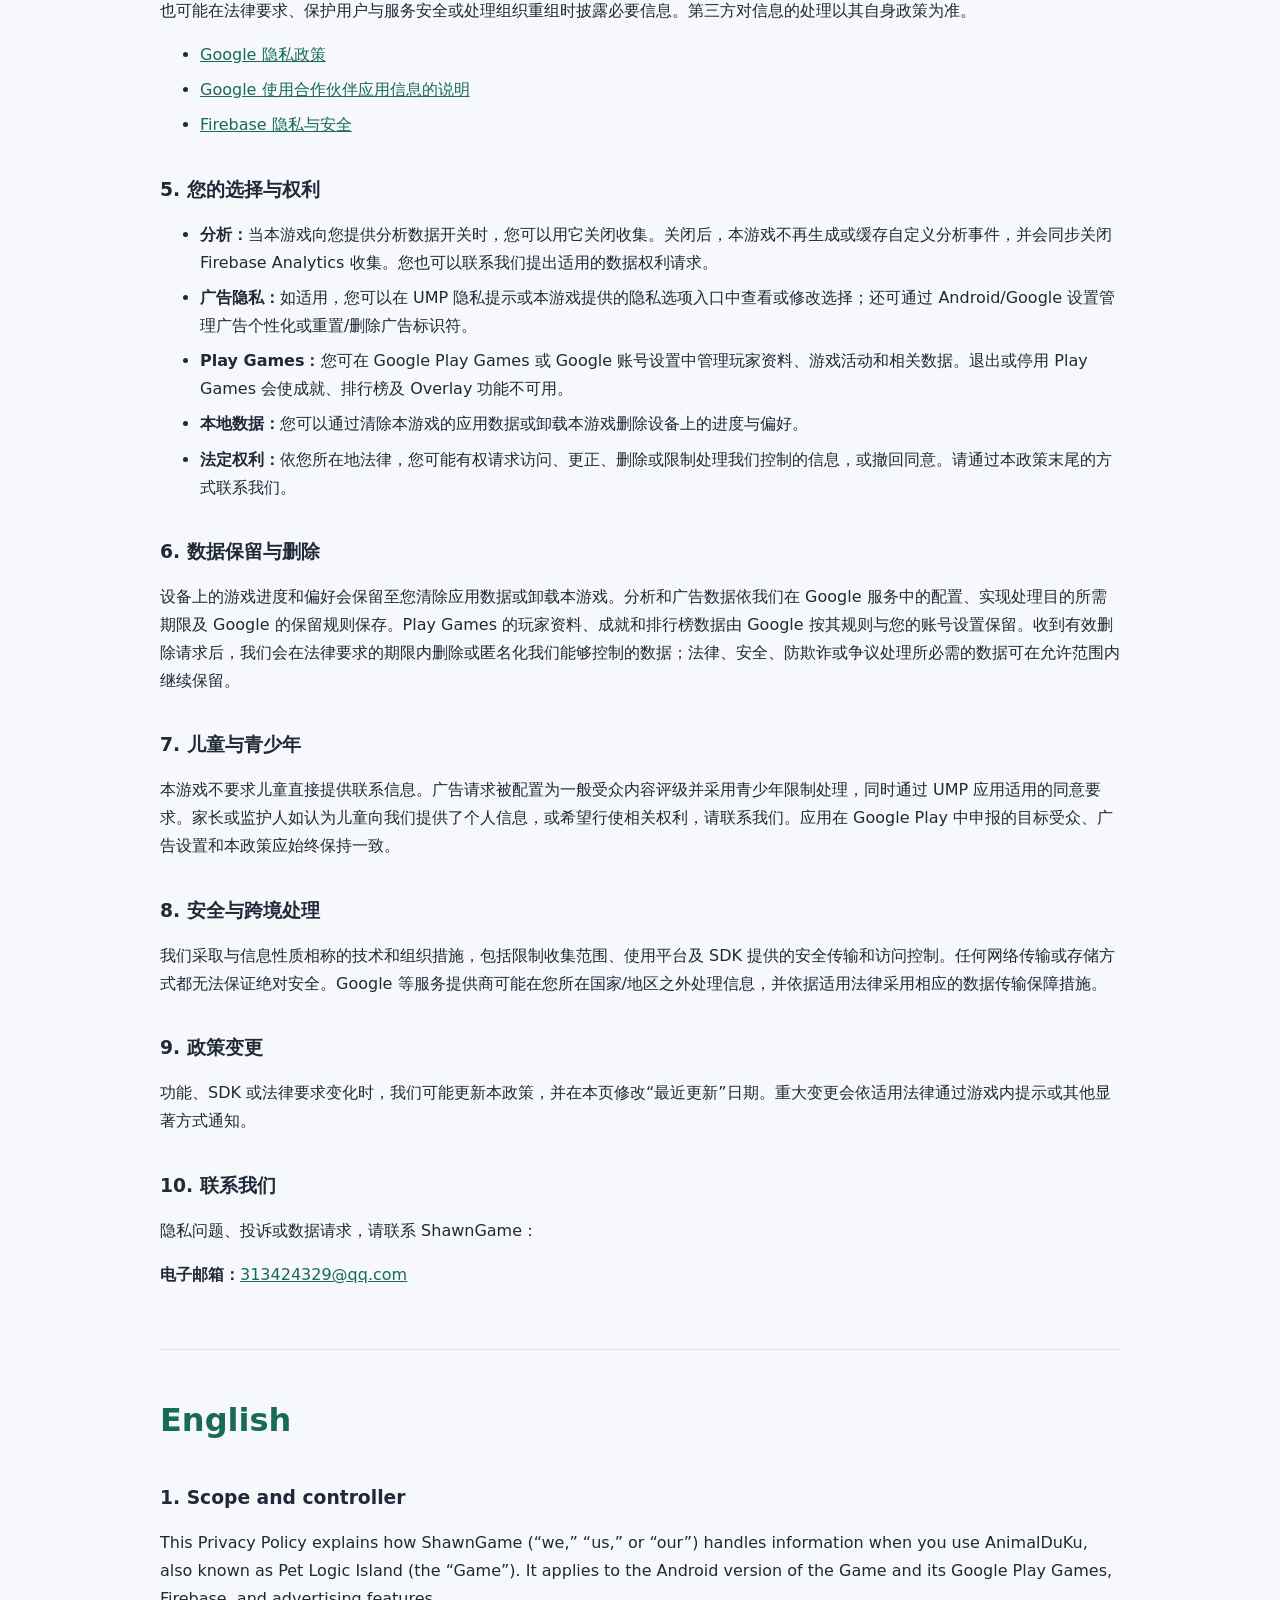
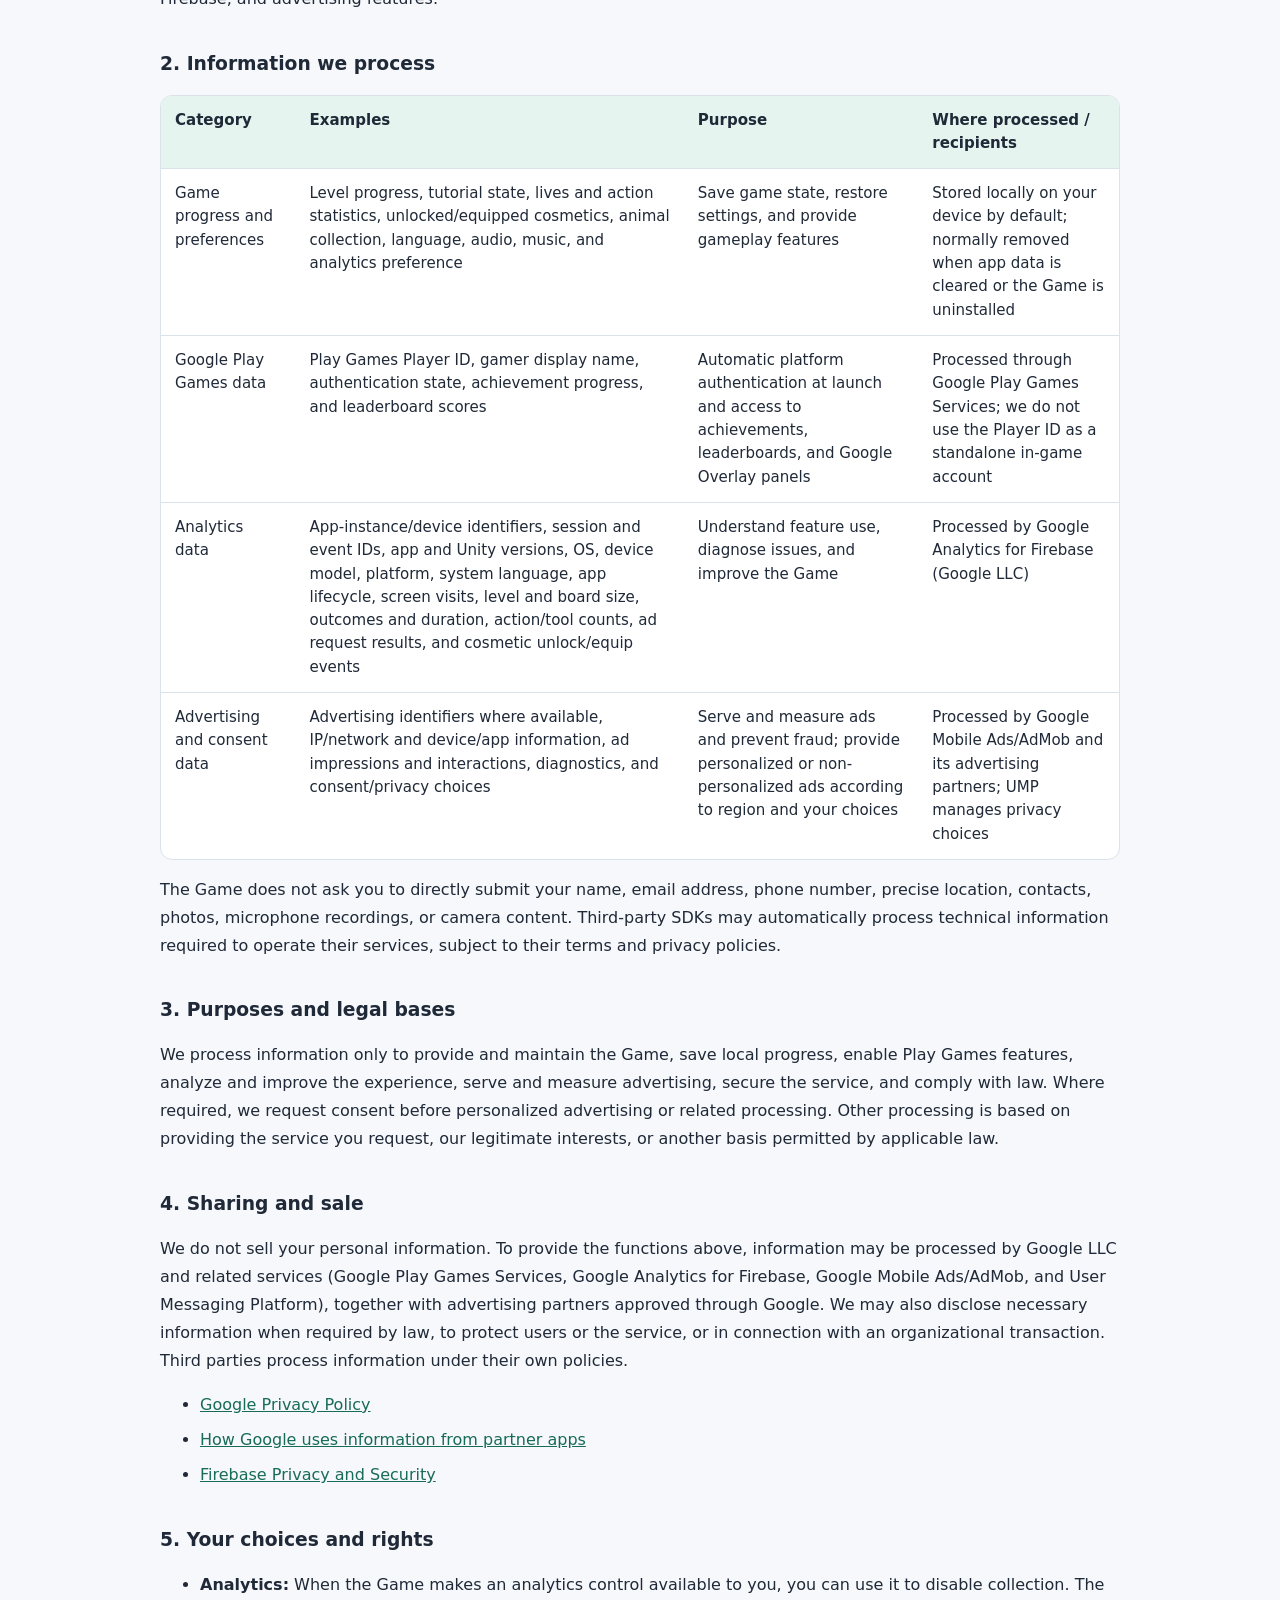
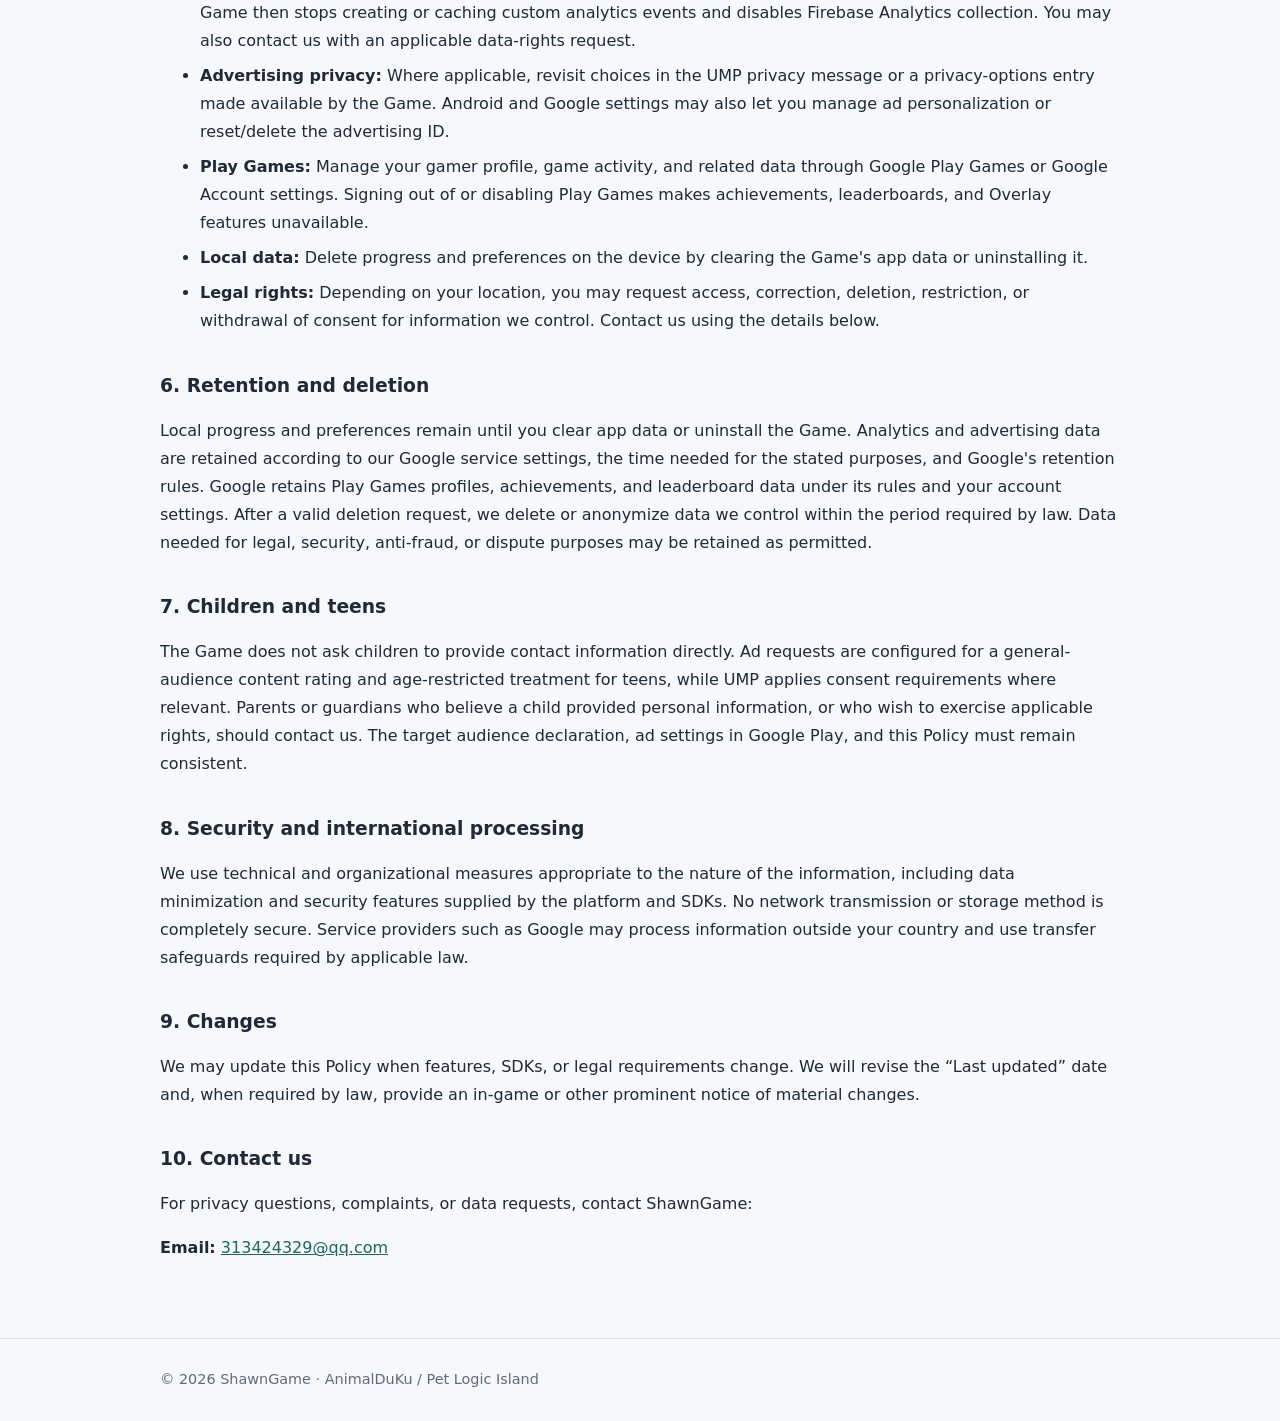
==== commit 1e3f13ff: "移除隐私政策中的个人姓名和包名" ====
--- a/animalduku/index.html
+++ b/animalduku/index.html
@@ -12,7 +12,7 @@
 <body>
   <header class="hero">
     <div class="wrap">
-      <p class="eyebrow">Shawn.Xiao / ShawnGame · com.shawngame.animalduku</p>
+      <p class="eyebrow">ShawnGame · AnimalDuKu / Pet Logic Island</p>
       <h1>隐私政策 <span lang="en">/ Privacy Policy</span></h1>
       <p class="lead">适用于 AnimalDuKu（亦称“萌宠逻辑岛”或 “Pet Logic Island”）Android 游戏。</p>
       <p class="meta">生效日期 / Effective date：2026-08-26 · 最近更新 / Last updated：2026-08-26</p>
@@ -28,7 +28,7 @@
       <h2 id="zh-title">中文</h2>
 
       <h3>1. 适用范围与运营者</h3>
-      <p>本隐私政策说明 Shawn.Xiao（以 ShawnGame 名义运营，下称“我们”）在您使用 AnimalDuKu（包名：<code>com.shawngame.animalduku</code>，下称“本游戏”）时如何处理信息。本政策适用于本游戏的 Android 版本及其 Google Play Games、Firebase 和广告功能。</p>
+      <p>本隐私政策说明 ShawnGame（“我们”）在您使用 AnimalDuKu（亦称“萌宠逻辑岛”或 “Pet Logic Island”，下称“本游戏”）时如何处理信息。本政策适用于本游戏的 Android 版本及其 Google Play Games、Firebase 和广告功能。</p>
 
       <h3>2. 我们处理的信息</h3>
       <div class="table-wrap">
@@ -77,7 +77,7 @@
       <p>功能、SDK 或法律要求变化时，我们可能更新本政策，并在本页修改“最近更新”日期。重大变更会依适用法律通过游戏内提示或其他显著方式通知。</p>
 
       <h3>10. 联系我们</h3>
-      <p>隐私问题、投诉或数据请求，请联系 Shawn.Xiao / ShawnGame：</p>
+      <p>隐私问题、投诉或数据请求，请联系 ShawnGame：</p>
       <p><strong>电子邮箱：</strong><a href="mailto:313424329@qq.com">313424329@qq.com</a></p>
     </section>
 
@@ -87,7 +87,7 @@
       <h2 id="en-title">English</h2>
 
       <h3>1. Scope and controller</h3>
-      <p>This Privacy Policy explains how Shawn.Xiao, operating as ShawnGame (“we,” “us,” or “our”), handles information when you use AnimalDuKu, also known as Pet Logic Island (package name <code>com.shawngame.animalduku</code>, the “Game”). It applies to the Android version of the Game and its Google Play Games, Firebase, and advertising features.</p>
+      <p>This Privacy Policy explains how ShawnGame (“we,” “us,” or “our”) handles information when you use AnimalDuKu, also known as Pet Logic Island (the “Game”). It applies to the Android version of the Game and its Google Play Games, Firebase, and advertising features.</p>
 
       <h3>2. Information we process</h3>
       <div class="table-wrap">
@@ -136,13 +136,13 @@
       <p>We may update this Policy when features, SDKs, or legal requirements change. We will revise the “Last updated” date and, when required by law, provide an in-game or other prominent notice of material changes.</p>
 
       <h3>10. Contact us</h3>
-      <p>For privacy questions, complaints, or data requests, contact Shawn.Xiao / ShawnGame:</p>
+      <p>For privacy questions, complaints, or data requests, contact ShawnGame:</p>
       <p><strong>Email:</strong> <a href="mailto:313424329@qq.com">313424329@qq.com</a></p>
     </section>
   </main>
 
   <footer>
-    <div class="wrap">© 2026 Shawn.Xiao / ShawnGame · AnimalDuKu / Pet Logic Island</div>
+    <div class="wrap">© 2026 ShawnGame · AnimalDuKu / Pet Logic Island</div>
   </footer>
 </body>
 </html>
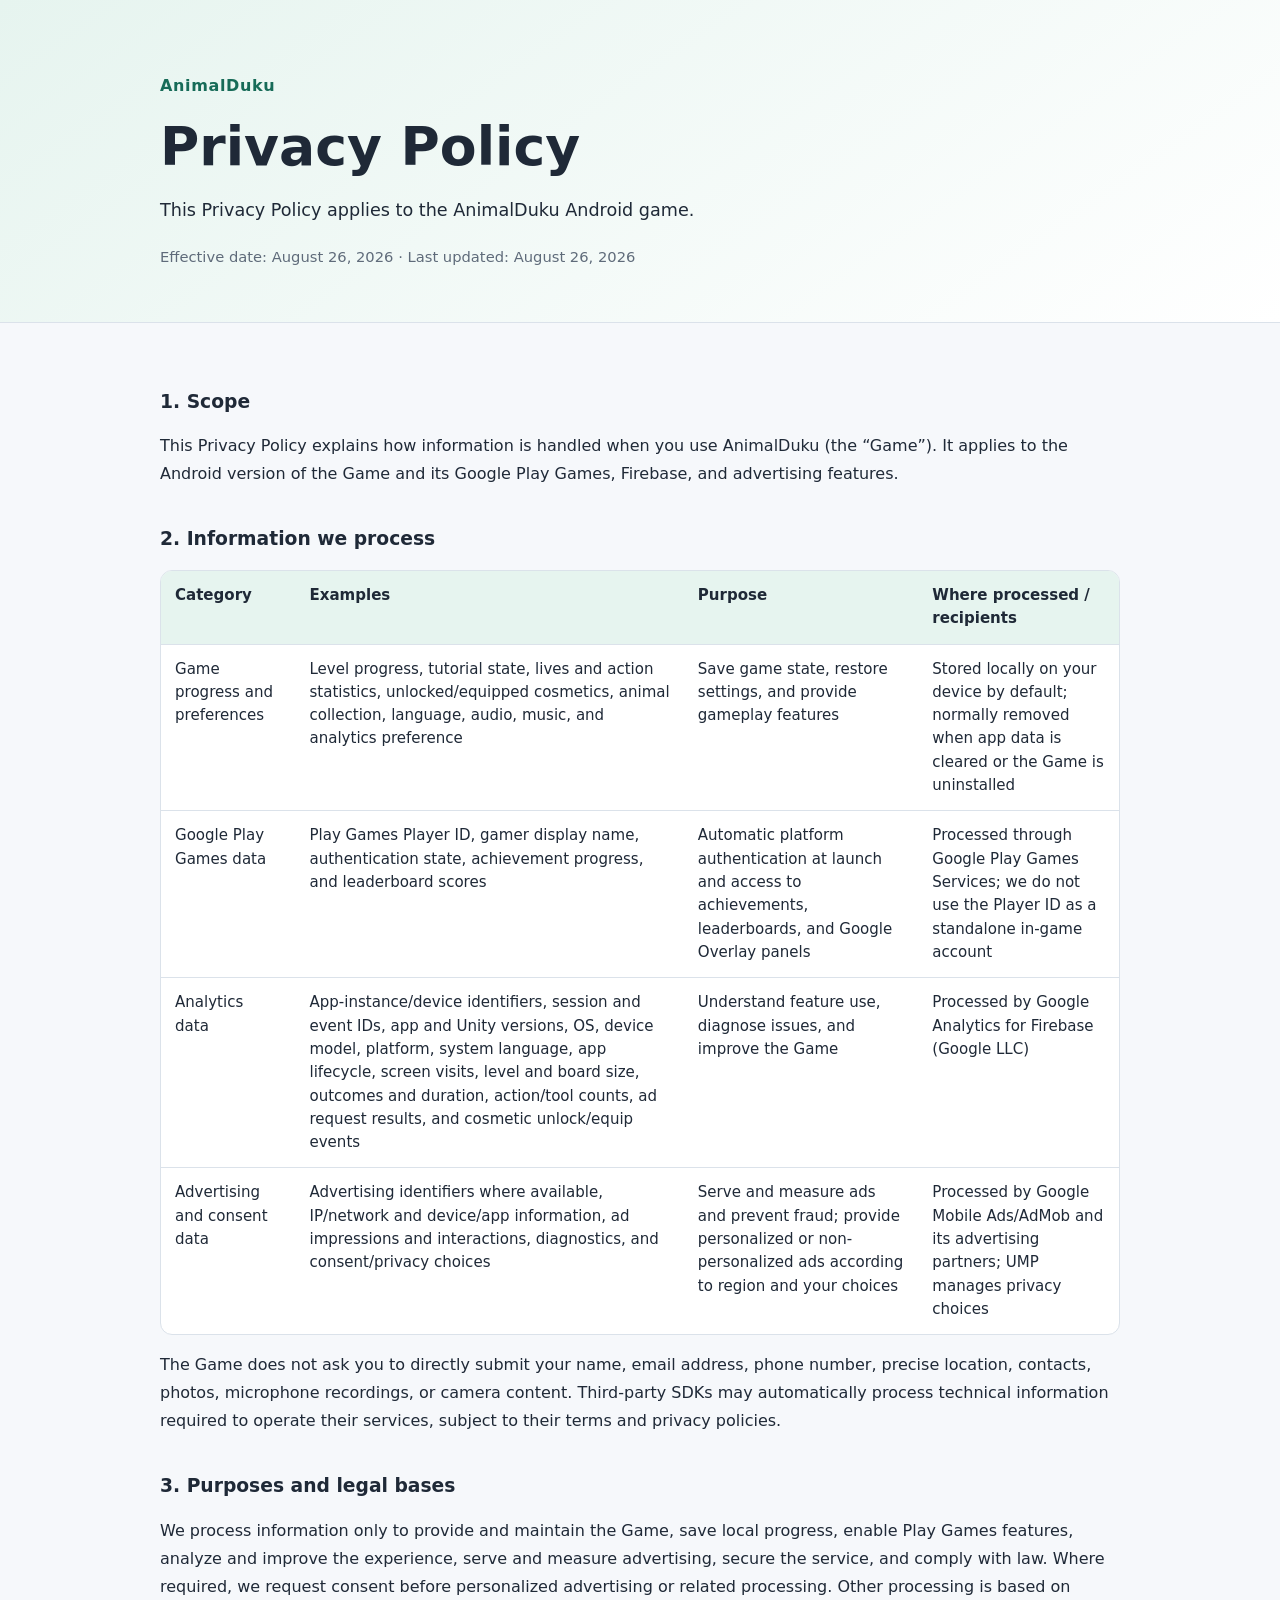
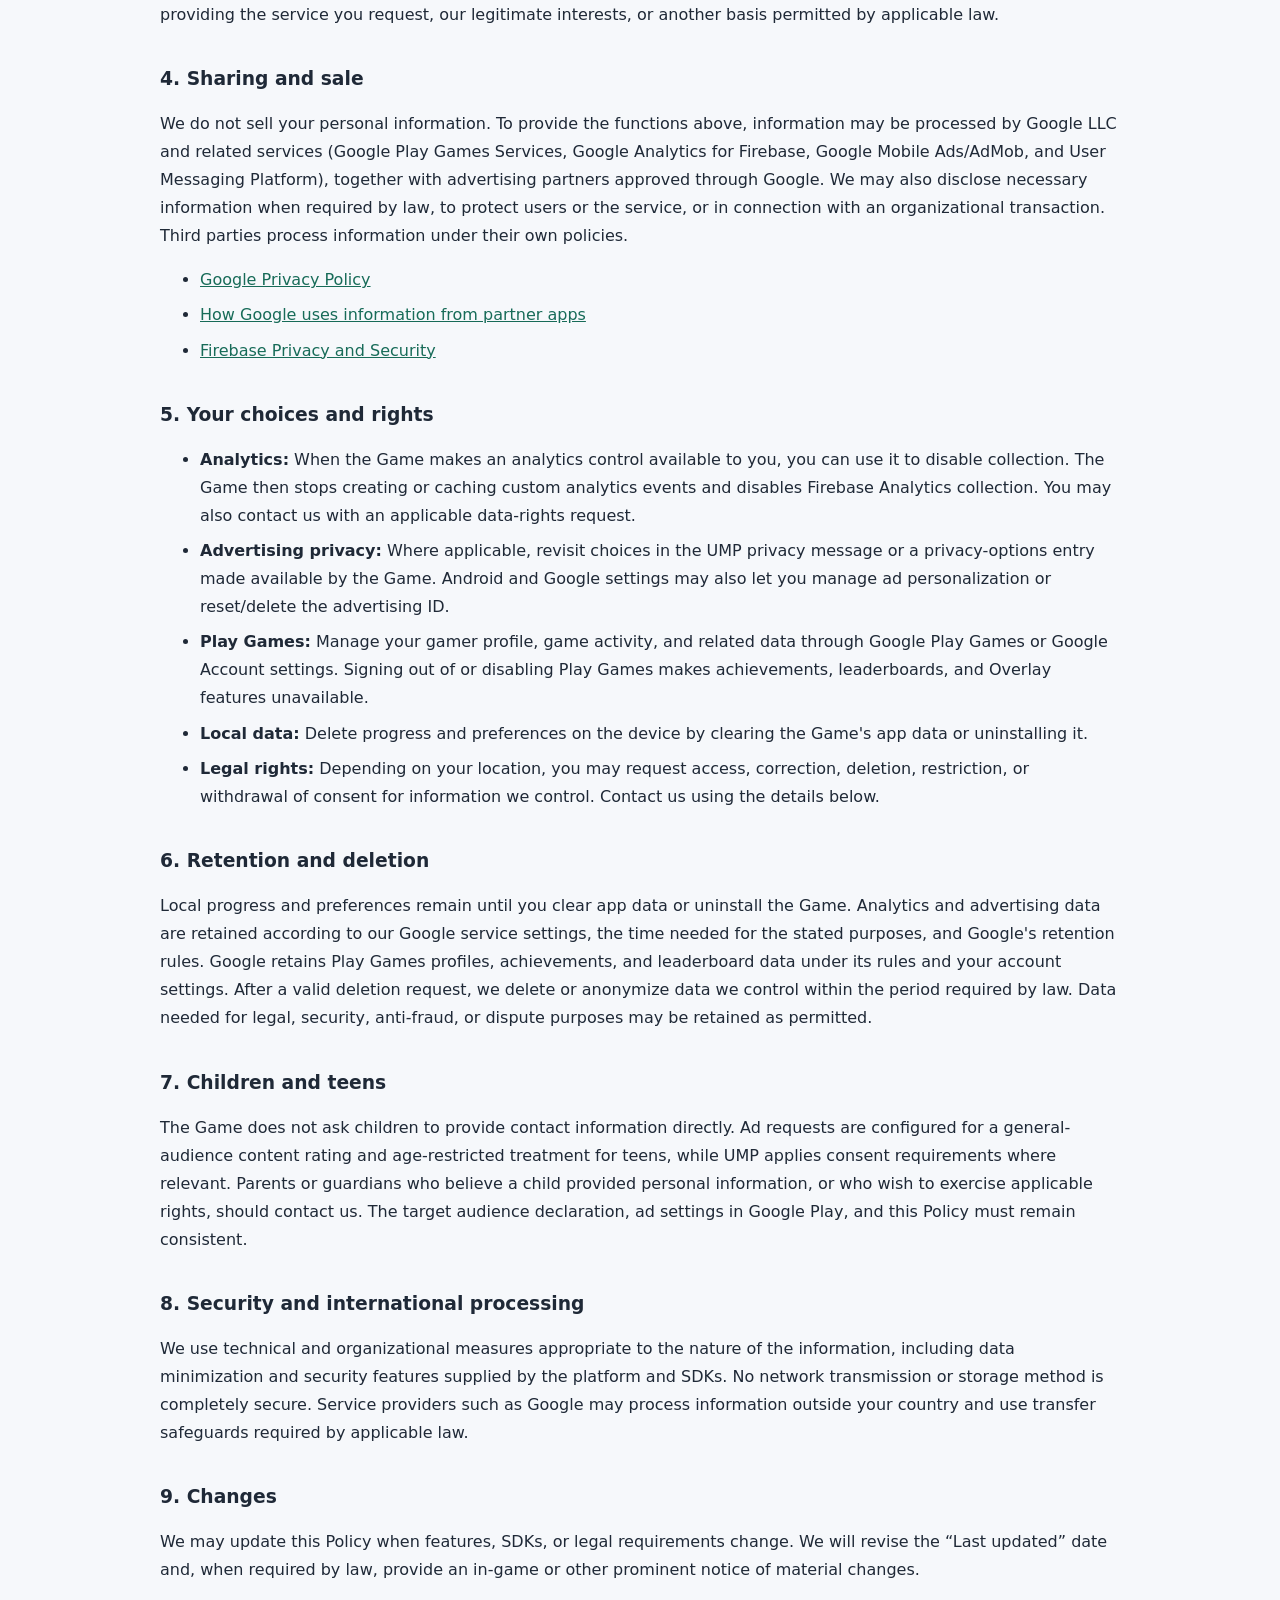
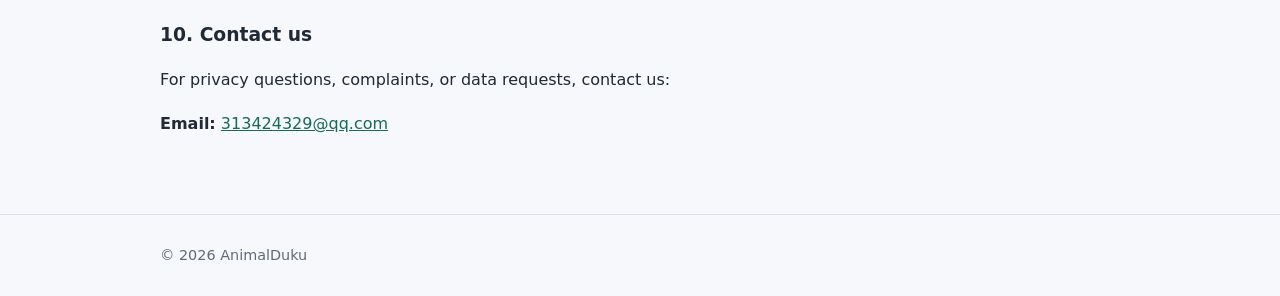
==== commit cdaf37f0: "精简 AnimalDuku 英文隐私政策" ====
--- a/animalduku/index.html
+++ b/animalduku/index.html
@@ -1,93 +1,28 @@
 <!doctype html>
-<html lang="zh-CN">
+<html lang="en">
 <head>
   <meta charset="utf-8">
   <meta name="viewport" content="width=device-width, initial-scale=1">
   <meta name="color-scheme" content="light dark">
-  <meta name="description" content="AnimalDuKu / Pet Logic Island 隐私政策与 Privacy Policy">
-  <title>隐私政策 / Privacy Policy — AnimalDuKu</title>
+  <meta name="description" content="AnimalDuku Privacy Policy">
+  <title>Privacy Policy — AnimalDuku</title>
   <link rel="icon" href="favicon.svg" type="image/svg+xml">
   <link rel="stylesheet" href="assets/privacy.css">
 </head>
 <body>
   <header class="hero">
     <div class="wrap">
-      <p class="eyebrow">ShawnGame · AnimalDuKu / Pet Logic Island</p>
-      <h1>隐私政策 <span lang="en">/ Privacy Policy</span></h1>
-      <p class="lead">适用于 AnimalDuKu（亦称“萌宠逻辑岛”或 “Pet Logic Island”）Android 游戏。</p>
-      <p class="meta">生效日期 / Effective date：2026-08-26 · 最近更新 / Last updated：2026-08-26</p>
-      <nav aria-label="Language navigation">
-        <a href="#zh">中文</a>
-        <a href="#en" lang="en">English</a>
-      </nav>
+      <p class="eyebrow">AnimalDuku</p>
+      <h1>Privacy Policy</h1>
+      <p class="lead">This Privacy Policy applies to the AnimalDuku Android game.</p>
+      <p class="meta">Effective date: August 26, 2026 · Last updated: August 26, 2026</p>
     </div>
   </header>
 
   <main class="wrap">
-    <section id="zh" aria-labelledby="zh-title">
-      <h2 id="zh-title">中文</h2>
-
-      <h3>1. 适用范围与运营者</h3>
-      <p>本隐私政策说明 ShawnGame（“我们”）在您使用 AnimalDuKu（亦称“萌宠逻辑岛”或 “Pet Logic Island”，下称“本游戏”）时如何处理信息。本政策适用于本游戏的 Android 版本及其 Google Play Games、Firebase 和广告功能。</p>
-
-      <h3>2. 我们处理的信息</h3>
-      <div class="table-wrap">
-        <table>
-          <thead><tr><th>类别</th><th>信息示例</th><th>用途</th><th>处理位置/接收方</th></tr></thead>
-          <tbody>
-            <tr><td>游戏进度与偏好</td><td>关卡进度、教程状态、生命与操作统计、已解锁及已装备的外观、动物收藏、语言、音效/音乐和分析开关</td><td>保存游戏状态、恢复设置和提供游戏功能</td><td>默认仅保存在您的设备；卸载或清除应用数据通常会将其删除</td></tr>
-            <tr><td>Google Play Games 数据</td><td>Play Games 玩家 ID、玩家显示名称、认证状态、成就进度和排行榜分数</td><td>启动时进行平台自动认证，并提供成就、排行榜及 Google Overlay 面板</td><td>由 Google Play Games Services 处理；本游戏不把玩家 ID 用作独立的游戏内账号</td></tr>
-            <tr><td>分析数据</td><td>应用实例/设备标识符、会话和事件标识符、应用版本、Unity/系统版本、设备型号、平台、系统语言、应用生命周期、界面访问、关卡编号和棋盘大小、游戏结果与时长、操作及工具使用次数、广告请求结果、外观解锁/装备事件</td><td>了解功能使用情况、诊断问题和改进游戏体验</td><td>由 Google Analytics for Firebase（Google LLC）处理</td></tr>
-            <tr><td>广告与同意数据</td><td>广告标识符（如设备允许）、IP/网络及设备和应用信息、广告展示与互动、诊断信息、同意与隐私选择</td><td>展示、衡量和防止广告欺诈；依适用地区和您的选择提供个性化或非个性化广告</td><td>由 Google Mobile Ads/AdMob 及其广告合作伙伴处理；UMP 用于收集和管理隐私选择</td></tr>
-          </tbody>
-        </table>
-      </div>
-      <p>本游戏不要求您直接提交姓名、电子邮箱、电话号码、精确位置、通讯录、照片、麦克风或相机内容。第三方 SDK 可能自动处理运行服务所需的技术信息；其具体处理受相应服务条款和隐私政策约束。</p>
-
-      <h3>3. 处理目的与依据</h3>
-      <p>我们仅为提供和维护游戏、保存您的本地进度、启用 Play Games 功能、分析和改进体验、展示与衡量广告、保护服务安全以及履行法律义务而处理信息。在适用法律要求时，我们会在启用个性化广告或相关处理前征得同意；其他处理基于提供您请求的服务、我们的合法利益或适用法律允许的其他依据。</p>
-
-      <h3>4. 信息共享与出售</h3>
-      <p>我们不会出售您的个人信息。为实现上述功能，信息可能由 Google LLC 及其相关服务（Google Play Games Services、Google Analytics for Firebase、Google Mobile Ads/AdMob、User Messaging Platform）和经 Google 审核的广告合作伙伴处理。我们也可能在法律要求、保护用户与服务安全或处理组织重组时披露必要信息。第三方对信息的处理以其自身政策为准。</p>
-      <ul>
-        <li><a href="https://policies.google.com/privacy" rel="noopener">Google 隐私政策</a></li>
-        <li><a href="https://policies.google.com/technologies/partner-sites" rel="noopener">Google 使用合作伙伴应用信息的说明</a></li>
-        <li><a href="https://firebase.google.com/support/privacy" rel="noopener">Firebase 隐私与安全</a></li>
-      </ul>
-
-      <h3>5. 您的选择与权利</h3>
-      <ul>
-        <li><strong>分析：</strong>当本游戏向您提供分析数据开关时，您可以用它关闭收集。关闭后，本游戏不再生成或缓存自定义分析事件，并会同步关闭 Firebase Analytics 收集。您也可以联系我们提出适用的数据权利请求。</li>
-        <li><strong>广告隐私：</strong>如适用，您可以在 UMP 隐私提示或本游戏提供的隐私选项入口中查看或修改选择；还可通过 Android/Google 设置管理广告个性化或重置/删除广告标识符。</li>
-        <li><strong>Play Games：</strong>您可在 Google Play Games 或 Google 账号设置中管理玩家资料、游戏活动和相关数据。退出或停用 Play Games 会使成就、排行榜及 Overlay 功能不可用。</li>
-        <li><strong>本地数据：</strong>您可以通过清除本游戏的应用数据或卸载本游戏删除设备上的进度与偏好。</li>
-        <li><strong>法定权利：</strong>依您所在地法律，您可能有权请求访问、更正、删除或限制处理我们控制的信息，或撤回同意。请通过本政策末尾的方式联系我们。</li>
-      </ul>
-
-      <h3>6. 数据保留与删除</h3>
-      <p>设备上的游戏进度和偏好会保留至您清除应用数据或卸载本游戏。分析和广告数据依我们在 Google 服务中的配置、实现处理目的所需期限及 Google 的保留规则保存。Play Games 的玩家资料、成就和排行榜数据由 Google 按其规则与您的账号设置保留。收到有效删除请求后，我们会在法律要求的期限内删除或匿名化我们能够控制的数据；法律、安全、防欺诈或争议处理所必需的数据可在允许范围内继续保留。</p>
-
-      <h3>7. 儿童与青少年</h3>
-      <p>本游戏不要求儿童直接提供联系信息。广告请求被配置为一般受众内容评级并采用青少年限制处理，同时通过 UMP 应用适用的同意要求。家长或监护人如认为儿童向我们提供了个人信息，或希望行使相关权利，请联系我们。应用在 Google Play 中申报的目标受众、广告设置和本政策应始终保持一致。</p>
-
-      <h3>8. 安全与跨境处理</h3>
-      <p>我们采取与信息性质相称的技术和组织措施，包括限制收集范围、使用平台及 SDK 提供的安全传输和访问控制。任何网络传输或存储方式都无法保证绝对安全。Google 等服务提供商可能在您所在国家/地区之外处理信息，并依据适用法律采用相应的数据传输保障措施。</p>
-
-      <h3>9. 政策变更</h3>
-      <p>功能、SDK 或法律要求变化时，我们可能更新本政策，并在本页修改“最近更新”日期。重大变更会依适用法律通过游戏内提示或其他显著方式通知。</p>
-
-      <h3>10. 联系我们</h3>
-      <p>隐私问题、投诉或数据请求，请联系 ShawnGame：</p>
-      <p><strong>电子邮箱：</strong><a href="mailto:313424329@qq.com">313424329@qq.com</a></p>
-    </section>
-
-    <hr>
-
-    <section id="en" lang="en" aria-labelledby="en-title">
-      <h2 id="en-title">English</h2>
-
-      <h3>1. Scope and controller</h3>
-      <p>This Privacy Policy explains how ShawnGame (“we,” “us,” or “our”) handles information when you use AnimalDuKu, also known as Pet Logic Island (the “Game”). It applies to the Android version of the Game and its Google Play Games, Firebase, and advertising features.</p>
+    <section aria-label="AnimalDuku Privacy Policy">
+      <h3>1. Scope</h3>
+      <p>This Privacy Policy explains how information is handled when you use AnimalDuku (the “Game”). It applies to the Android version of the Game and its Google Play Games, Firebase, and advertising features.</p>
 
       <h3>2. Information we process</h3>
       <div class="table-wrap">
@@ -136,13 +71,13 @@
       <p>We may update this Policy when features, SDKs, or legal requirements change. We will revise the “Last updated” date and, when required by law, provide an in-game or other prominent notice of material changes.</p>
 
       <h3>10. Contact us</h3>
-      <p>For privacy questions, complaints, or data requests, contact ShawnGame:</p>
+      <p>For privacy questions, complaints, or data requests, contact us:</p>
       <p><strong>Email:</strong> <a href="mailto:313424329@qq.com">313424329@qq.com</a></p>
     </section>
   </main>
 
   <footer>
-    <div class="wrap">© 2026 ShawnGame · AnimalDuKu / Pet Logic Island</div>
+    <div class="wrap">© 2026 AnimalDuku</div>
   </footer>
 </body>
 </html>
--- a/animalduku/assets/privacy.css
+++ b/animalduku/assets/privacy.css
@@ -43,16 +43,8 @@
 h1 { margin: .15em 0; font-size: clamp(2rem, 5vw, 3.35rem); line-height: 1.15; }
 .lead { max-width: 720px; font-size: 1.1rem; }
 .meta { color: var(--muted); font-size: .92rem; }
-nav { display: flex; gap: 12px; margin-top: 24px; }
-nav a {
-  padding: 8px 16px;
-  border: 1px solid var(--brand);
-  border-radius: 999px;
-  text-decoration: none;
-}
 main { padding-block: 28px 60px; }
 section { scroll-margin-top: 20px; }
-h2 { margin-top: 1em; font-size: 2rem; color: var(--brand); }
 h3 { margin-top: 2em; line-height: 1.35; }
 a { color: var(--brand); overflow-wrap: anywhere; }
 code { padding: .12em .35em; border-radius: 4px; background: var(--code); }
@@ -62,10 +54,8 @@
 th, td { padding: 13px 14px; border-bottom: 1px solid var(--line); text-align: left; vertical-align: top; }
 th { background: var(--brand-soft); }
 tr:last-child td { border-bottom: 0; }
-hr { margin: 60px 0 42px; border: 0; border-top: 1px solid var(--line); }
 footer { padding: 28px 0; border-top: 1px solid var(--line); color: var(--muted); font-size: .9rem; }
 @media (max-width: 560px) {
   .hero { padding-top: 36px; }
   .wrap { width: min(100% - 24px, 960px); }
 }
-
